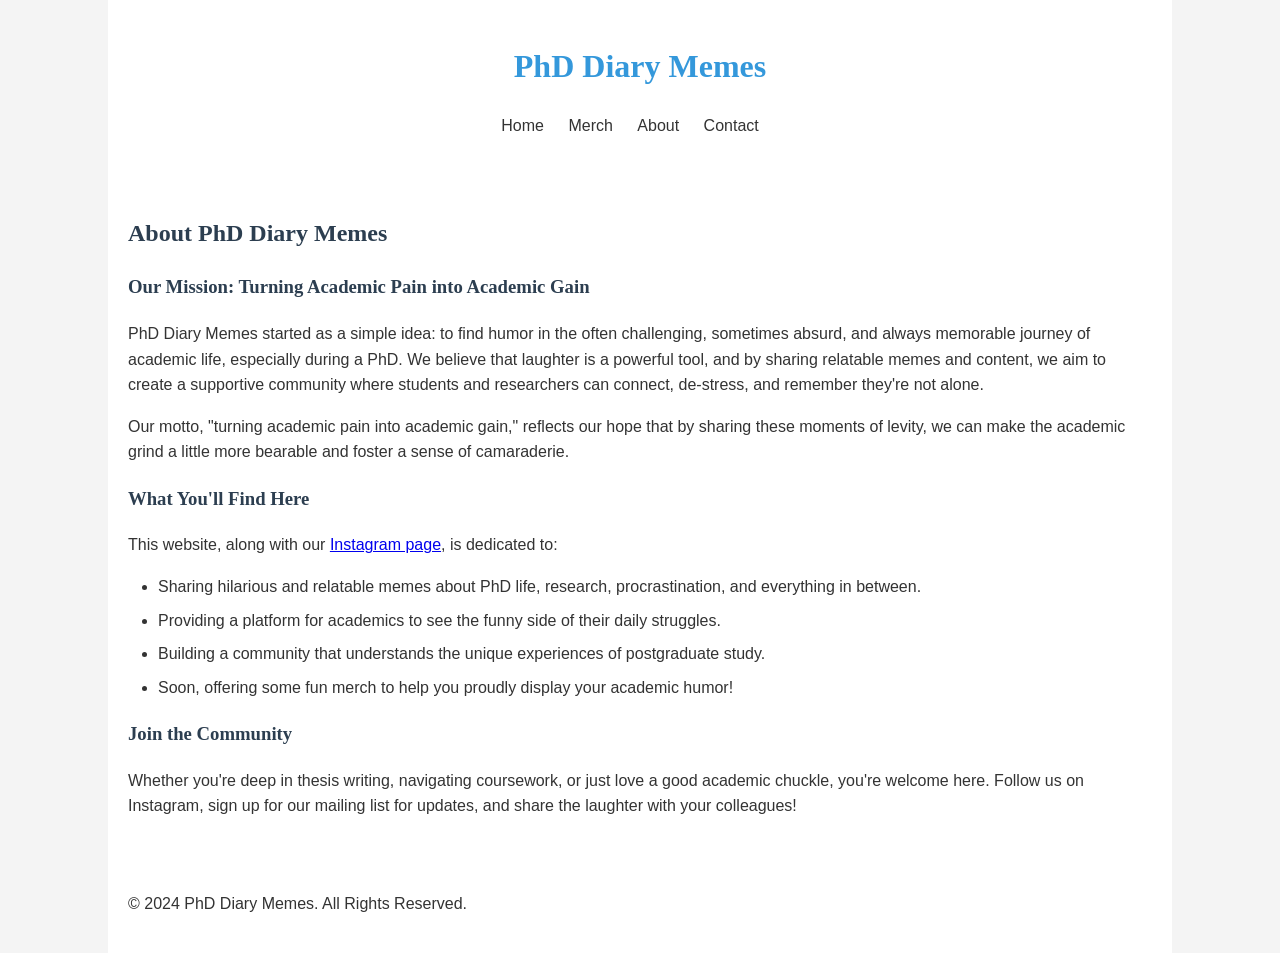
==== phd-diary-memes-website/about.html @ b67cc4f2 "feat: Initial build of PhD Diary Memes website This commit includes the complete initial structure a" ====
<!DOCTYPE html>
<html lang="en">
<head>
    <meta charset="UTF-8">
    <meta name="viewport" content="width=device-width, initial-scale=1.0">
    <title>PhD Diary Memes - About</title>
    <link rel="stylesheet" href="css/style.css">
</head>
<body>
    <header>
        <div class="container">
            <h1 class="logo">PhD Diary Memes</h1>
            <nav>
                <ul>
                    <li><a href="index.html">Home</a></li>
                    <li><a href="merch.html">Merch</a></li>
                    <li><a href="about.html">About</a></li>
                    <li><a href="contact.html">Contact</a></li>
                </ul>
            </nav>
        </div>
    </header>

    <main class="container">
        <h2>About PhD Diary Memes</h2>

        <section id="mission">
            <h3>Our Mission: Turning Academic Pain into Academic Gain</h3>
            <p>PhD Diary Memes started as a simple idea: to find humor in the often challenging, sometimes absurd, and always memorable journey of academic life, especially during a PhD. We believe that laughter is a powerful tool, and by sharing relatable memes and content, we aim to create a supportive community where students and researchers can connect, de-stress, and remember they're not alone.</p>
            <p>Our motto, "turning academic pain into academic gain," reflects our hope that by sharing these moments of levity, we can make the academic grind a little more bearable and foster a sense of camaraderie.</p>
        </section>

        <section id="what-we-do">
            <h3>What You'll Find Here</h3>
            <p>This website, along with our <a href="https_instagram_com_phddiarymemes" target="_blank">Instagram page</a>, is dedicated to:</p>
            <ul>
                <li>Sharing hilarious and relatable memes about PhD life, research, procrastination, and everything in between.</li>
                <li>Providing a platform for academics to see the funny side of their daily struggles.</li>
                <li>Building a community that understands the unique experiences of postgraduate study.</li>
                <li>Soon, offering some fun merch to help you proudly display your academic humor!</li>
            </ul>
        </section>

        <section id="join-us">
            <h3>Join the Community</h3>
            <p>Whether you're deep in thesis writing, navigating coursework, or just love a good academic chuckle, you're welcome here. Follow us on Instagram, sign up for our mailing list for updates, and share the laughter with your colleagues!</p>
        </section>
    </main>

    <footer>
        <div class="container">
            <p>&copy; 2024 PhD Diary Memes. All Rights Reserved.</p>
        </div>
    </footer>
</body>
</html>
---- phd-diary-memes-website/css/style.css ----
body {
    font-family: 'Arial', sans-serif;
    line-height: 1.6;
    margin: 0;
    padding: 0;
    background-color: #f4f4f4;
    color: #333;
}

.container {
    width: 80%;
    margin: auto;
    overflow: hidden;
    padding: 20px;
    background-color: #fff;
}

h1, h2, h3 {
    font-family: 'Georgia', serif;
    color: #2c3e50;
}

.logo {
    font-size: 2em;
    font-weight: bold;
    text-align: center;
    margin-bottom: 20px;
    color: #3498db;
}

nav ul {
    list-style-type: none;
    padding: 0;
    text-align: center;
}

nav ul li {
    display: inline;
    margin-right: 20px;
}

nav ul li a {
    text-decoration: none;
    color: #333;
}

/* Homepage Specific Styles */
#hero {
    text-align: center;
    padding: 20px 0;
    background-color: #eaf2f8; /* A light, welcoming blue */
    border-radius: 5px;
    margin-bottom: 20px;
}

#hero h2 {
    color: #2c3e50; /* Darker blue from existing heading style */
}

#featured-memes {
    text-align: center;
    padding: 20px 0;
    margin-bottom: 20px;
}

.meme-gallery {
    display: flex; /* Basic flexbox for horizontal layout */
    justify-content: space-around; /* Distribute items evenly */
    flex-wrap: wrap; /* Allow items to wrap on smaller screens */
}

.meme-item {
    margin: 10px;
    border: 1px solid #ddd;
    padding: 10px;
    width: calc(33.333% - 40px); /* Adjust for 3 items, considering margins/padding */
    box-sizing: border-box;
    background-color: #fff;
    border-radius: 5px;
}

.meme-item img {
    max-width: 100%;
    height: auto;
    border-radius: 5px;
    border: 1px solid #ccc; /* Add a light border to placeholder images */
    min-height: 150px; /* Ensure placeholder has some height */
    background-color: #eee; /* Background for placeholder */
}

.meme-item p {
    font-size: 0.9em;
    color: #555;
}

/* Basic styling for buttons */
.btn {
    display: inline-block;
    background-color: #3498db; /* Blue from logo */
    color: #ffffff;
    padding: 10px 15px;
    text-decoration: none;
    border-radius: 5px;
    border: none;
    cursor: pointer;
    font-weight: bold;
}

.btn:hover {
    background-color: #2980b9; /* Darker blue on hover */
}

#email-signup {
    text-align: center;
    padding: 20px;
    background-color: #f0f0f0; /* Slightly different background */
    border-radius: 5px;
}

#email-signup input[type="email"] {
    padding: 10px;
    margin-right: 10px;
    border: 1px solid #ccc;
    border-radius: 5px;
    width: 250px;
}

/* Merchandise Page Specific Styles */
#merch-items {
    display: flex;
    justify-content: space-around; /* Or space-between */
    flex-wrap: wrap;
    gap: 20px; /* Adds space between items */
    padding: 20px 0;
}

.merch-item {
    border: 1px solid #ddd;
    padding: 15px;
    width: calc(33.333% - 40px); /* Adjust for 3 items, considering margins/padding & gap */
    box-sizing: border-box;
    background-color: #fff;
    border-radius: 8px;
    text-align: center; /* Center content within the item card */
    box-shadow: 0 2px 4px rgba(0,0,0,0.1); /* Subtle shadow for card effect */
}

.merch-item img {
    max-width: 100%;
    height: auto;
    border-radius: 5px;
    border: 1px solid #ccc;
    margin-bottom: 10px;
    min-height: 200px; /* Ensure placeholder has some height */
    background-color: #eee; /* Background for placeholder */
}

.merch-item h3 {
    font-size: 1.2em;
    color: #333; /* Slightly darker than body text for emphasis */
    margin-bottom: 10px;
}

.merch-item p {
    font-size: 0.9em;
    color: #555;
    margin-bottom: 15px;
}

/* About Page List Styling (Optional) */
#what-we-do ul {
    list-style-type: disc; /* Or square */
    margin-left: 20px;
    padding-left: 10px;
}

#what-we-do ul li {
    margin-bottom: 8px;
}

/* Responsive Design Adjustments */

/* Tablet View (e.g., screens up to 768px wide) */
@media (max-width: 768px) {
    .container {
        width: 90%; /* Slightly wider container for tablets */
        padding: 15px;
    }

    .meme-gallery,
    #merch-items {
        flex-direction: column; /* Stack items vertically */
        align-items: center; /* Center items when stacked */
    }

    .meme-item,
    .merch-item {
        width: 80%; /* Allow items to take more width when stacked */
        margin-bottom: 20px; /* Add space between stacked items */
    }

    nav ul li {
        display: block; /* Stack navigation links */
        margin-right: 0;
        margin-bottom: 10px;
        text-align: center;
    }

    #email-signup input[type="email"] {
        width: 70%; /* Adjust email input width */
        margin-bottom:10px; /* Add space below email input before button */
    }
    #email-signup button[type="submit"]{
        width: auto; /* Allow button to size to content or set specific width */
    }
}

/* Mobile View (e.g., screens up to 480px wide) */
@media (max-width: 480px) {
    .container {
        width: 95%; /* Even wider container for mobile */
        padding: 10px;
    }

    .logo {
        font-size: 1.5em; /* Smaller logo text for mobile */
    }
    
    h1 { font-size: 1.8em; } /* Slightly smaller main page titles if any are h1 */
    h2 { font-size: 1.5em; }
    h3 { font-size: 1.2em; }


    .meme-item,
    .merch-item {
        width: 90%; /* Items take even more width */
    }

    #email-signup input[type="email"] {
        width: 90%;
    }
}
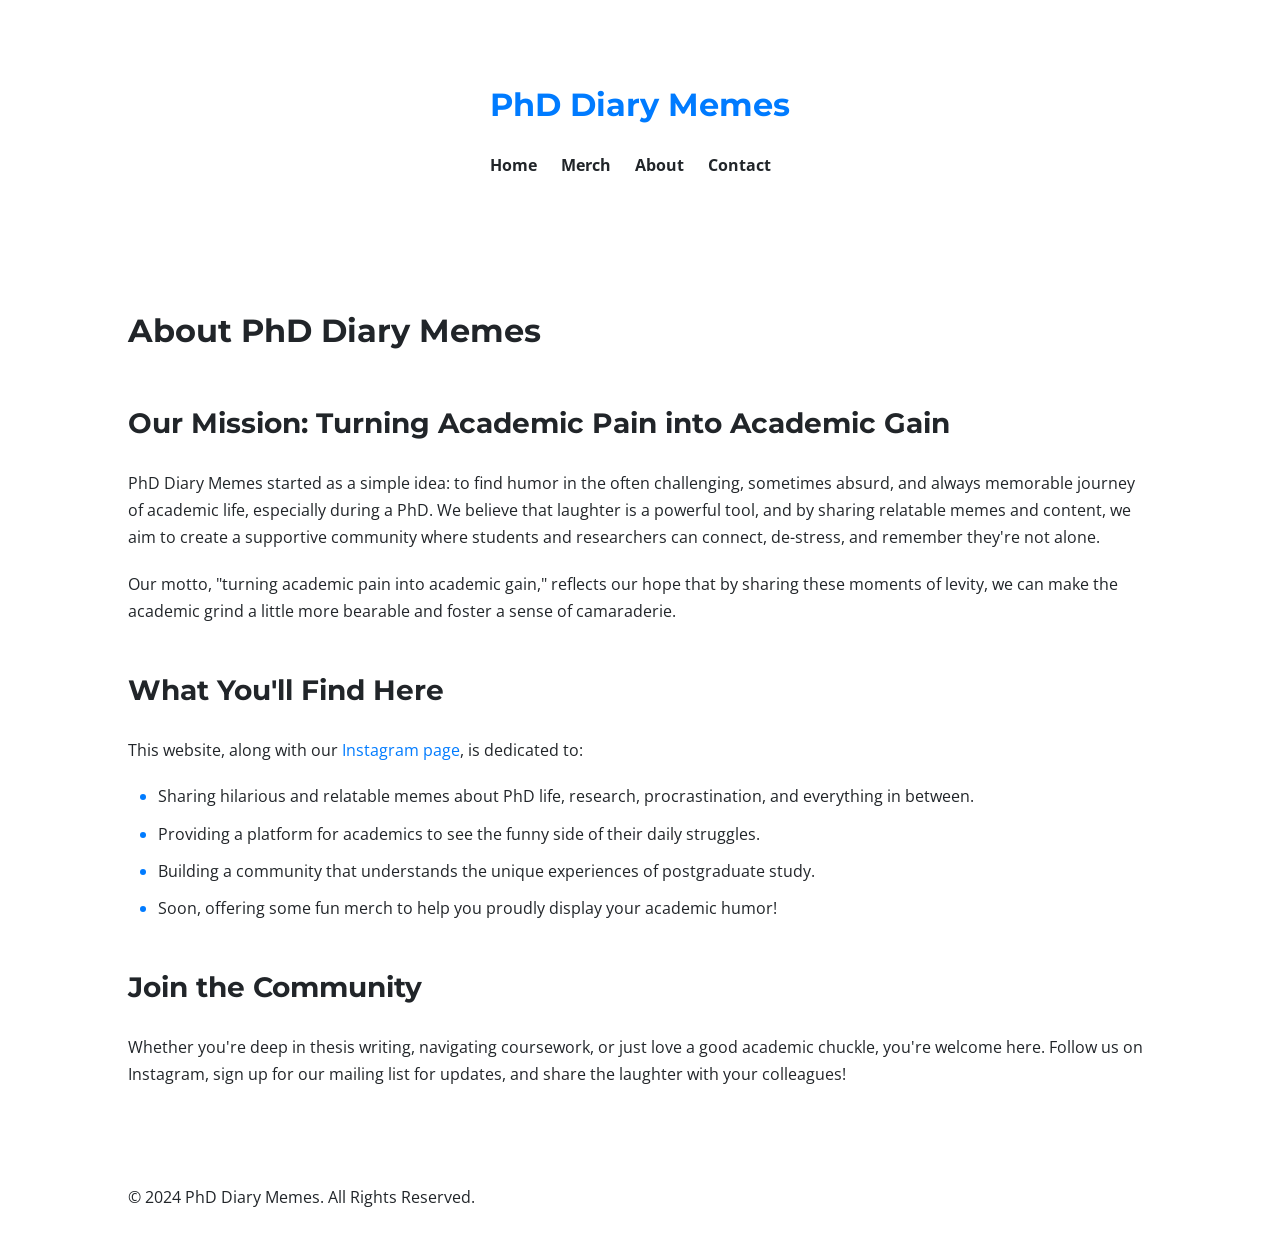
==== commit 6e26b968: "feat: Apply modern visual enhancements and animations This commit implements a significant visual ov" ====
--- a/phd-diary-memes-website/about.html
+++ b/phd-diary-memes-website/about.html
@@ -4,6 +4,9 @@
     <meta charset="UTF-8">
     <meta name="viewport" content="width=device-width, initial-scale=1.0">
     <title>PhD Diary Memes - About</title>
+    <link rel="preconnect" href="https://fonts.googleapis.com">
+    <link rel="preconnect" href="https://fonts.gstatic.com" crossorigin>
+    <link href="https://fonts.googleapis.com/css2?family=Montserrat:wght@400;700&family=Open+Sans:wght@400;700&display=swap" rel="stylesheet">
     <link rel="stylesheet" href="css/style.css">
 </head>
 <body>
@@ -24,13 +27,13 @@
     <main class="container">
         <h2>About PhD Diary Memes</h2>
 
-        <section id="mission">
+        <section id="mission" class="animated-section">
             <h3>Our Mission: Turning Academic Pain into Academic Gain</h3>
             <p>PhD Diary Memes started as a simple idea: to find humor in the often challenging, sometimes absurd, and always memorable journey of academic life, especially during a PhD. We believe that laughter is a powerful tool, and by sharing relatable memes and content, we aim to create a supportive community where students and researchers can connect, de-stress, and remember they're not alone.</p>
             <p>Our motto, "turning academic pain into academic gain," reflects our hope that by sharing these moments of levity, we can make the academic grind a little more bearable and foster a sense of camaraderie.</p>
         </section>
 
-        <section id="what-we-do">
+        <section id="what-we-do" class="animated-section">
             <h3>What You'll Find Here</h3>
             <p>This website, along with our <a href="https_instagram_com_phddiarymemes" target="_blank">Instagram page</a>, is dedicated to:</p>
             <ul>
@@ -41,7 +44,7 @@
             </ul>
         </section>
 
-        <section id="join-us">
+        <section id="join-us" class="animated-section">
             <h3>Join the Community</h3>
             <p>Whether you're deep in thesis writing, navigating coursework, or just love a good academic chuckle, you're welcome here. Follow us on Instagram, sign up for our mailing list for updates, and share the laughter with your colleagues!</p>
         </section>
@@ -52,5 +55,6 @@
             <p>&copy; 2024 PhD Diary Memes. All Rights Reserved.</p>
         </div>
     </footer>
+    <script src="js/main.js" defer></script>
 </body>
 </html>
--- a/phd-diary-memes-website/css/style.css
+++ b/phd-diary-memes-website/css/style.css
@@ -1,31 +1,70 @@
+:root {
+    --primary-bg: #FFFFFF;
+    --content-bg: #F8F9FA;
+    --primary-text: #212529;
+    --secondary-text: #6C757D;
+    --primary-accent: #007BFF;
+    --secondary-accent: #0056b3;
+    --light-grey-border: #DEE2E6; /* For subtle borders/dividers */
+    --font-heading: 'Montserrat', sans-serif;
+    --font-body: 'Open Sans', sans-serif;
+}
+
 body {
-    font-family: 'Arial', sans-serif;
-    line-height: 1.6;
+    font-family: var(--font-body);
+    line-height: 1.7; /* Increased for better readability */
     margin: 0;
     padding: 0;
-    background-color: #f4f4f4;
-    color: #333;
+    background-color: var(--primary-bg);
+    color: var(--primary-text);
+    font-size: 16px; /* Base font size */
 }
 
 .container {
     width: 80%;
-    margin: auto;
-    overflow: hidden;
-    padding: 20px;
-    background-color: #fff;
-}
-
-h1, h2, h3 {
-    font-family: 'Georgia', serif;
-    color: #2c3e50;
+    max-width: 1100px; /* Add a max-width for very large screens */
+    margin: 0 auto; /* Keep auto for horizontal centering */
+    padding: 30px 20px; /* Adjust padding */
+    background-color: var(--primary-bg); /* Assuming content backgrounds are handled by sections or cards */
+}
+
+h1, h2, h3, h4, h5, h6 {
+    font-family: var(--font-heading);
+    font-weight: 700; /* Bold for headings */
+    color: var(--primary-text); /* Or a slightly darker shade if preferred */
+    margin-top: 1.5em; /* Adjust spacing */
+    margin-bottom: 0.8em;
+}
+h1 { font-size: 2.5em; } /* Example sizes, can be fine-tuned */
+h2 { font-size: 2em; }
+h3 { font-size: 1.75em; }
+
+p {
+    margin-bottom: 1.2em;
+    color: var(--secondary-text); /* Use secondary text for paragraphs by default for softer look */
+}
+/* Make paragraphs inside specific content sections (like hero or product descriptions) primary text if needed */
+section p, .container p { /* This makes most content text primary */
+   color: var(--primary-text);
+}
+
+a {
+    color: var(--primary-accent);
+    text-decoration: none; /* Remove underline by default */
+    transition: color 0.2s ease-in-out;
+}
+
+a:hover, a:focus {
+    color: var(--secondary-accent);
+    text-decoration: underline; /* Add underline on hover/focus */
 }
 
 .logo {
-    font-size: 2em;
+    font-size: 2em; /* Will be adjusted in media queries */
     font-weight: bold;
     text-align: center;
     margin-bottom: 20px;
-    color: #3498db;
+    color: var(--primary-accent); /* Use new accent color */
 }
 
 nav ul {
@@ -41,26 +80,30 @@
 
 nav ul li a {
     text-decoration: none;
-    color: #333;
-}
+    color: var(--primary-text); /* Use primary text color for nav links */
+    font-weight: 700; /* Make nav links bold */
+}
+nav ul li a:hover, nav ul li a:focus {
+    color: var(--primary-accent); /* Use accent color for hover */
+    text-decoration: none; /* No underline for nav links */
+}
+
 
 /* Homepage Specific Styles */
 #hero {
     text-align: center;
-    padding: 20px 0;
-    background-color: #eaf2f8; /* A light, welcoming blue */
+    padding: 50px 20px; /* Further adjusted padding */
+    background-color: var(--content-bg); /* Use content background */
     border-radius: 5px;
-    margin-bottom: 20px;
-}
-
-#hero h2 {
-    color: #2c3e50; /* Darker blue from existing heading style */
-}
+    margin-bottom: 30px; /* Adjusted margin */
+}
+
+/* h2 and p in hero will inherit global styles for font and color, no specific override needed unless design differs */
 
 #featured-memes {
     text-align: center;
-    padding: 20px 0;
-    margin-bottom: 20px;
+    padding: 40px 0; /* Adjusted padding */
+    margin-bottom: 30px; /* Adjusted margin */
 }
 
 .meme-gallery {
@@ -71,59 +114,90 @@
 
 .meme-item {
     margin: 10px;
-    border: 1px solid #ddd;
-    padding: 10px;
-    width: calc(33.333% - 40px); /* Adjust for 3 items, considering margins/padding */
+    border: 1px solid var(--light-grey-border); /* Use new border color */
+    padding: 20px; /* Updated padding */
+    width: calc(33.333% - 40px); /* Adjust for 3 items, considering margins/padding if no gap */
     box-sizing: border-box;
-    background-color: #fff;
-    border-radius: 5px;
+    background-color: var(--primary-bg); /* Use primary background */
+    border-radius: 5px; /* Consistent radius */
+    box-shadow: 0 4px 12px rgba(0,0,0,0.08); /* New box shadow */
+    transition: transform 0.3s ease-in-out, box-shadow 0.3s ease-in-out; /* New transition */
+}
+
+.meme-item:hover {
+    transform: translateY(-5px); /* New hover effect */
+    box-shadow: 0 6px 16px rgba(0,0,0,0.12); /* Enhanced shadow on hover */
 }
 
 .meme-item img {
     max-width: 100%;
     height: auto;
-    border-radius: 5px;
-    border: 1px solid #ccc; /* Add a light border to placeholder images */
+    border-radius: 5px; /* Consistent radius */
+    border: 1px solid var(--light-grey-border); /* Use new border color */
     min-height: 150px; /* Ensure placeholder has some height */
-    background-color: #eee; /* Background for placeholder */
+    background-color: var(--content-bg); /* Use content background for placeholder bg */
 }
 
 .meme-item p {
     font-size: 0.9em;
-    color: #555;
-}
-
-/* Basic styling for buttons */
+    color: var(--secondary-text); /* Use secondary text */
+    font-family: var(--font-body); /* Explicitly ensure body font */
+}
+
+/* .btn styling is global, no need to repeat here */
 .btn {
     display: inline-block;
-    background-color: #3498db; /* Blue from logo */
+    background-color: var(--primary-accent);
     color: #ffffff;
-    padding: 10px 15px;
+    padding: 12px 25px; /* Adjusted padding */
     text-decoration: none;
+    border-radius: 5px; /* Softer radius */
+    font-weight: bold;
+    font-family: var(--font-heading); /* Use heading font for buttons */
+    border: none; /* Remove default border */
+    cursor: pointer;
+    transition: background-color 0.3s ease, transform 0.2s ease; /* Smooth transitions */
+}
+
+.btn:hover, .btn:focus {
+    background-color: var(--secondary-accent);
+    color: #ffffff; /* Ensure text color remains white on hover */
+    text-decoration: none; /* Ensure no underline on button hover */
+    transform: translateY(-2px); /* Slight lift effect */
+}
+.btn:active {
+     transform: translateY(0); /* Reset lift on click */
+}
+
+#email-signup {
+    text-align: center;
+    padding: 40px 20px; /* Adjusted padding */
+    background-color: var(--content-bg); /* Use content background */
     border-radius: 5px;
-    border: none;
-    cursor: pointer;
-    font-weight: bold;
-}
-
-.btn:hover {
-    background-color: #2980b9; /* Darker blue on hover */
-}
-
-#email-signup {
-    text-align: center;
-    padding: 20px;
-    background-color: #f0f0f0; /* Slightly different background */
-    border-radius: 5px;
+    margin-top: 30px; /* Added margin for separation */
+}
+#email-signup h3 { /* Ensure heading font is applied if not already */
+    font-family: var(--font-heading);
+}
+#email-signup p { /* Ensure body font is applied if not already */
+    font-family: var(--font-body);
+    color: var(--primary-text); /* Or secondary if preferred for this specific p */
 }
 
 #email-signup input[type="email"] {
-    padding: 10px;
+    padding: 12px 15px; /* Adjusted padding */
     margin-right: 10px;
-    border: 1px solid #ccc;
-    border-radius: 5px;
-    width: 250px;
-}
+    border: 1px solid var(--light-grey-border); /* Use new border color */
+    border-radius: 5px; /* Consistent radius */
+    width: 250px; /* Keep or adjust based on design */
+    font-family: var(--font-body); /* Ensure body font */
+    font-size: 1em; /* Consistent font size */
+}
+
+form#signup-form { /* Add spacing for the form itself */
+    margin-top: 20px;
+}
+
 
 /* Merchandise Page Specific Styles */
 #merch-items {
@@ -131,39 +205,47 @@
     justify-content: space-around; /* Or space-between */
     flex-wrap: wrap;
     gap: 20px; /* Adds space between items */
-    padding: 20px 0;
+    padding: 40px 0; /* Adjusted padding */
 }
 
 .merch-item {
-    border: 1px solid #ddd;
-    padding: 15px;
-    width: calc(33.333% - 40px); /* Adjust for 3 items, considering margins/padding & gap */
+    border: 1px solid var(--light-grey-border);
+    padding: 20px; /* Updated padding */
+    width: calc(33.333% - 40px); /* Adjust for 3 items, considering margins/padding & gap if not using flex gap directly on parent for this calc */
     box-sizing: border-box;
-    background-color: #fff;
-    border-radius: 8px;
-    text-align: center; /* Center content within the item card */
-    box-shadow: 0 2px 4px rgba(0,0,0,0.1); /* Subtle shadow for card effect */
+    background-color: var(--content-bg); /* Changed background to content-bg */
+    border-radius: 5px; /* Consistent radius */
+    text-align: center; 
+    box-shadow: 0 4px 12px rgba(0,0,0,0.08); /* New box shadow */
+    transition: transform 0.3s ease-in-out, box-shadow 0.3s ease-in-out; /* New transition */
+}
+
+.merch-item:hover {
+    transform: translateY(-5px); /* New hover effect */
+    box-shadow: 0 6px 16px rgba(0,0,0,0.12); /* Enhanced shadow on hover */
 }
 
 .merch-item img {
     max-width: 100%;
     height: auto;
-    border-radius: 5px;
-    border: 1px solid #ccc;
+    border-radius: 5px; /* Consistent radius */
+    border: 1px solid var(--light-grey-border); 
     margin-bottom: 10px;
-    min-height: 200px; /* Ensure placeholder has some height */
-    background-color: #eee; /* Background for placeholder */
+    min-height: 200px; 
+    background-color: #eee; /* Fallback or specific placeholder bg */
 }
 
 .merch-item h3 {
-    font-size: 1.2em;
-    color: #333; /* Slightly darker than body text for emphasis */
-    margin-bottom: 10px;
+    font-family: var(--font-heading); /* Ensure heading font */
+    font-size: 1.4em; /* Adjusted font size */
+    color: var(--primary-text); 
+    margin-bottom: 10px; 
 }
 
 .merch-item p {
+    font-family: var(--font-body); /* Ensure body font */
     font-size: 0.9em;
-    color: #555;
+    color: var(--secondary-text); 
     margin-bottom: 15px;
 }
 
@@ -176,7 +258,47 @@
 
 #what-we-do ul li {
     margin-bottom: 8px;
-}
+    color: var(--primary-text); /* Ensure list items use primary text color */
+}
+#what-we-do ul li::marker {
+    color: var(--primary-accent); /* Style list markers */
+}
+
+#what-we-do ul li { /* Increased margin for list items */
+    margin-bottom: 10px;
+}
+
+
+/* About & Contact Page Section Styling */
+/* Apply to all sections within main on about.html and contact.html */
+.container > main section { /* More specific selector if main is not a direct child */
+    margin-bottom: 30px; /* Add bottom margin for separation */
+    padding-bottom: 10px; /* Optional padding if a border is added */
+    /* border-bottom: 1px solid var(--light-grey-border); */ /* Example border, use if desired */
+}
+
+/* To prevent border on the last section if that approach is used: */
+.container > main section:last-child {
+    margin-bottom: 0;
+    padding-bottom: 0;
+    /* border-bottom: none; */
+}
+
+html {
+    scroll-behavior: smooth;
+}
+
+.animated-section {
+    opacity: 0;
+    transform: translateY(30px); /* Start slightly lower */
+    transition: opacity 0.7s ease-out, transform 0.7s ease-out;
+}
+
+.animated-section.is-visible {
+    opacity: 1;
+    transform: translateY(0);
+}
+
 
 /* Responsive Design Adjustments */
 
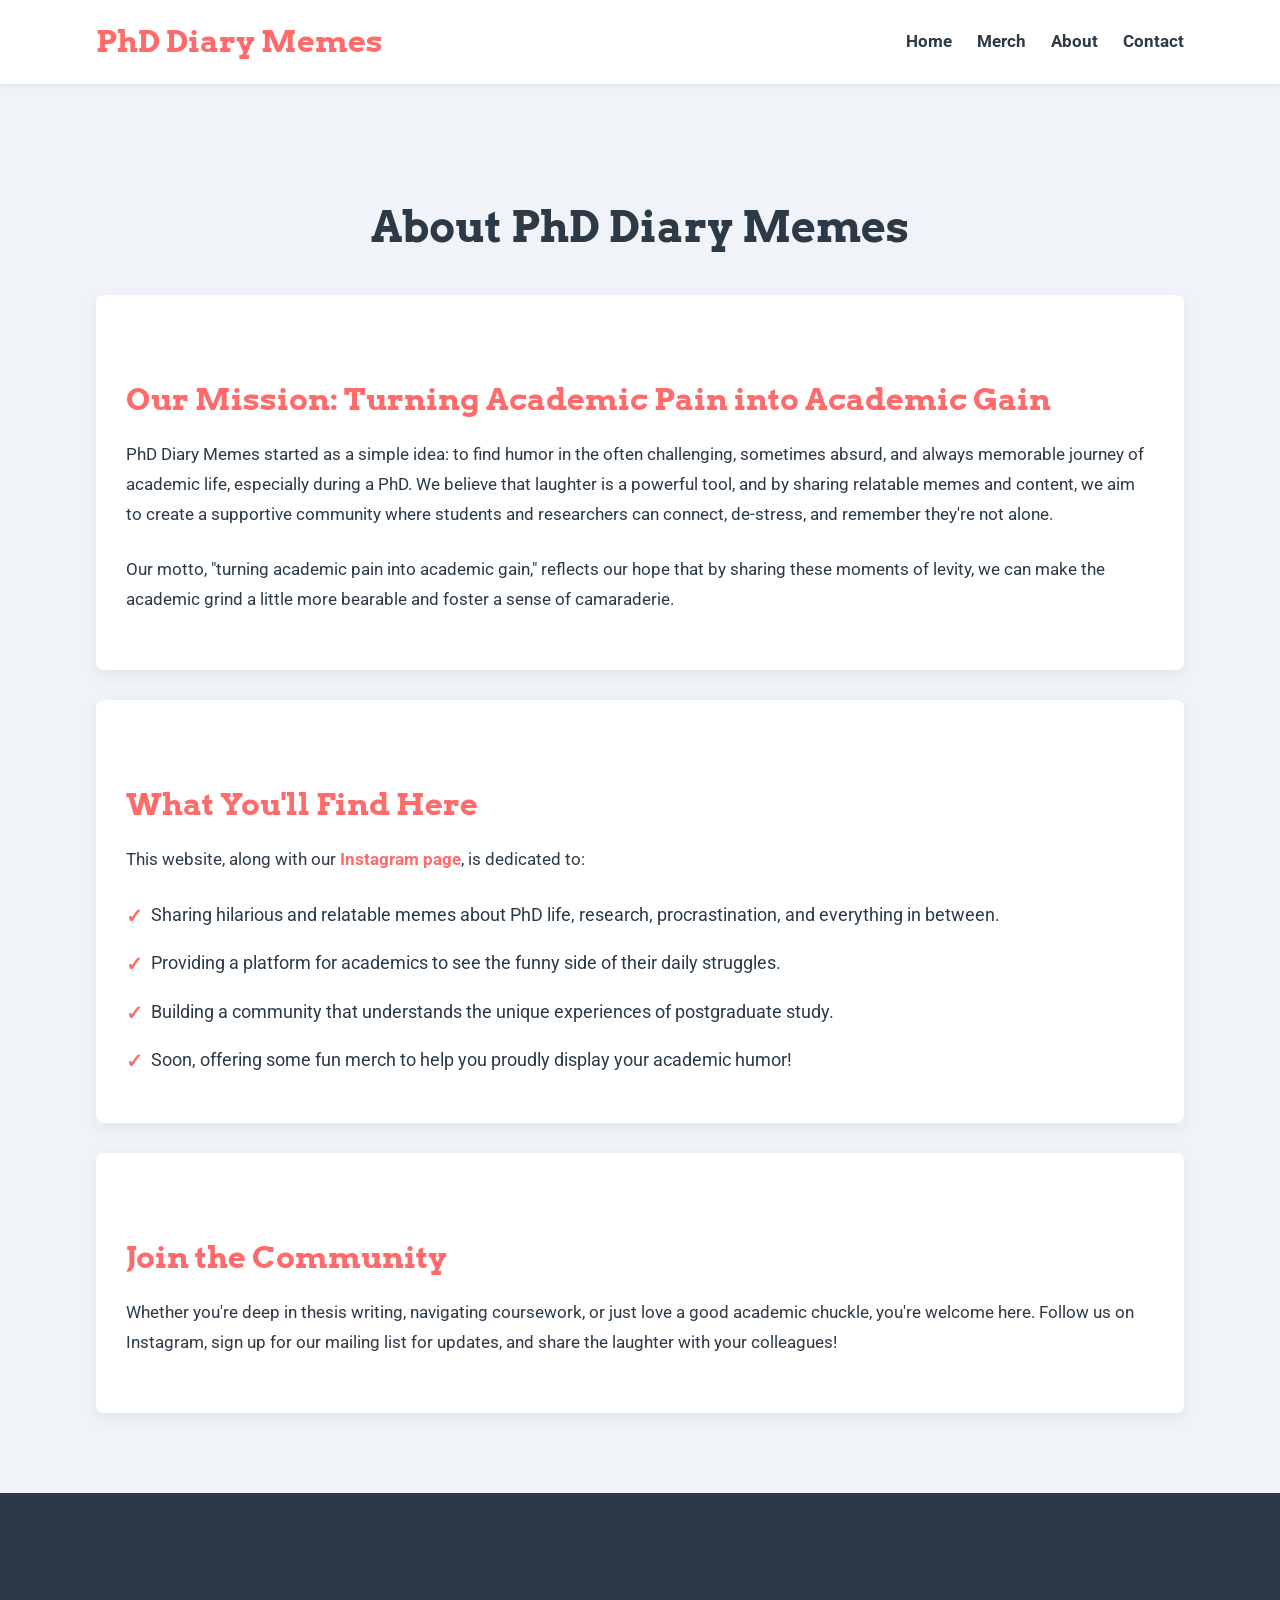
==== commit 464c83e2: "feat: Implement "Artistic Flair" visual theme and enhancements This commit introduces a comprehensiv" ====
--- a/phd-diary-memes-website/about.html
+++ b/phd-diary-memes-website/about.html
@@ -4,15 +4,18 @@
     <meta charset="UTF-8">
     <meta name="viewport" content="width=device-width, initial-scale=1.0">
     <title>PhD Diary Memes - About</title>
+    <link rel="icon" href="favicon.ico" sizes="any">
+    <link rel="icon" href="favicon.svg" type="image/svg+xml">
+    <link rel="apple-touch-icon" href="apple-touch-icon.png">
     <link rel="preconnect" href="https://fonts.googleapis.com">
     <link rel="preconnect" href="https://fonts.gstatic.com" crossorigin>
-    <link href="https://fonts.googleapis.com/css2?family=Montserrat:wght@400;700&family=Open+Sans:wght@400;700&display=swap" rel="stylesheet">
+    <link href="https://fonts.googleapis.com/css2?family=Arvo:wght@700&family=Roboto:wght@400;700&display=swap" rel="stylesheet">
     <link rel="stylesheet" href="css/style.css">
 </head>
 <body>
     <header>
         <div class="container">
-            <h1 class="logo">PhD Diary Memes</h1>
+            <a href="index.html" class="logo">PhD Diary Memes</a>
             <nav>
                 <ul>
                     <li><a href="index.html">Home</a></li>
@@ -27,13 +30,13 @@
     <main class="container">
         <h2>About PhD Diary Memes</h2>
 
-        <section id="mission" class="animated-section">
+        <section id="mission" class="about-content animated-section">
             <h3>Our Mission: Turning Academic Pain into Academic Gain</h3>
             <p>PhD Diary Memes started as a simple idea: to find humor in the often challenging, sometimes absurd, and always memorable journey of academic life, especially during a PhD. We believe that laughter is a powerful tool, and by sharing relatable memes and content, we aim to create a supportive community where students and researchers can connect, de-stress, and remember they're not alone.</p>
             <p>Our motto, "turning academic pain into academic gain," reflects our hope that by sharing these moments of levity, we can make the academic grind a little more bearable and foster a sense of camaraderie.</p>
         </section>
 
-        <section id="what-we-do" class="animated-section">
+        <section id="what-we-do" class="about-content animated-section">
             <h3>What You'll Find Here</h3>
             <p>This website, along with our <a href="https_instagram_com_phddiarymemes" target="_blank">Instagram page</a>, is dedicated to:</p>
             <ul>
@@ -44,7 +47,7 @@
             </ul>
         </section>
 
-        <section id="join-us" class="animated-section">
+        <section id="join-us" class="about-content animated-section">
             <h3>Join the Community</h3>
             <p>Whether you're deep in thesis writing, navigating coursework, or just love a good academic chuckle, you're welcome here. Follow us on Instagram, sign up for our mailing list for updates, and share the laughter with your colleagues!</p>
         </section>
--- a/phd-diary-memes-website/css/style.css
+++ b/phd-diary-memes-website/css/style.css
@@ -1,364 +1,556 @@
 :root {
-    --primary-bg: #FFFFFF;
-    --content-bg: #F8F9FA;
-    --primary-text: #212529;
-    --secondary-text: #6C757D;
-    --primary-accent: #007BFF;
-    --secondary-accent: #0056b3;
-    --light-grey-border: #DEE2E6; /* For subtle borders/dividers */
-    --font-heading: 'Montserrat', sans-serif;
-    --font-body: 'Open Sans', sans-serif;
+    --phd-bg-primary: #F0F4F8;
+    --phd-bg-content: #FFFFFF;
+    --phd-text-primary: #2C3A47;
+    --phd-text-secondary: #57606F;
+    --phd-accent-primary: #FF6B6B;
+    --phd-accent-secondary: #FF8E8E;
+    --phd-highlight-bg: #FFF5E1;
+    --phd-border-color: #CED6E0;
+
+    --phd-font-heading: 'Arvo', serif;
+    --phd-font-body: 'Roboto', sans-serif;
 }
 
 body {
-    font-family: var(--font-body);
-    line-height: 1.7; /* Increased for better readability */
+    font-family: var(--phd-font-body);
+    font-weight: 400;
+    line-height: 1.75;
     margin: 0;
     padding: 0;
-    background-color: var(--primary-bg);
-    color: var(--primary-text);
-    font-size: 16px; /* Base font size */
+    background-color: var(--phd-bg-primary);
+    color: var(--phd-text-primary);
+    font-size: 17px;
 }
 
 .container {
-    width: 80%;
-    max-width: 1100px; /* Add a max-width for very large screens */
-    margin: 0 auto; /* Keep auto for horizontal centering */
-    padding: 30px 20px; /* Adjust padding */
-    background-color: var(--primary-bg); /* Assuming content backgrounds are handled by sections or cards */
-}
-
-h1, h2, h3, h4, h5, h6 {
-    font-family: var(--font-heading);
-    font-weight: 700; /* Bold for headings */
-    color: var(--primary-text); /* Or a slightly darker shade if preferred */
-    margin-top: 1.5em; /* Adjust spacing */
-    margin-bottom: 0.8em;
-}
-h1 { font-size: 2.5em; } /* Example sizes, can be fine-tuned */
-h2 { font-size: 2em; }
-h3 { font-size: 1.75em; }
-
-p {
-    margin-bottom: 1.2em;
-    color: var(--secondary-text); /* Use secondary text for paragraphs by default for softer look */
-}
-/* Make paragraphs inside specific content sections (like hero or product descriptions) primary text if needed */
-section p, .container p { /* This makes most content text primary */
-   color: var(--primary-text);
-}
-
-a {
-    color: var(--primary-accent);
-    text-decoration: none; /* Remove underline by default */
-    transition: color 0.2s ease-in-out;
-}
-
-a:hover, a:focus {
-    color: var(--secondary-accent);
-    text-decoration: underline; /* Add underline on hover/focus */
+    width: 85%;
+    max-width: 1140px;
+    margin: 0 auto;
+    padding: 40px 20px;
+}
+
+/* HEADER STYLES */
+header {
+    background-color: var(--phd-bg-content);
+    padding: 15px 0;
+    box-shadow: 0 2px 5px rgba(44, 58, 71, 0.08);
+    position: sticky;
+    top: 0;
+    z-index: 1000;
+    width: 100%;
+}
+
+header .container {
+    padding-top: 0;
+    padding-bottom: 0;
+    display: flex;
+    justify-content: space-between;
+    align-items: center;
 }
 
 .logo {
-    font-size: 2em; /* Will be adjusted in media queries */
-    font-weight: bold;
-    text-align: center;
-    margin-bottom: 20px;
-    color: var(--primary-accent); /* Use new accent color */
+    font-family: var(--phd-font-heading);
+    font-size: 1.8em;
+    color: var(--phd-accent-primary);
+    margin: 0;
+    text-decoration: none;
 }
 
 nav ul {
     list-style-type: none;
+    margin: 0;
     padding: 0;
-    text-align: center;
-}
-
+    display: flex;
+    align-items: center;
+}
 nav ul li {
-    display: inline;
-    margin-right: 20px;
+    margin-left: 25px;
 }
 
 nav ul li a {
+    font-family: var(--phd-font-body);
+    font-weight: 700;
+    color: var(--phd-text-primary);
     text-decoration: none;
-    color: var(--primary-text); /* Use primary text color for nav links */
-    font-weight: 700; /* Make nav links bold */
-}
-nav ul li a:hover, nav ul li a:focus {
-    color: var(--primary-accent); /* Use accent color for hover */
-    text-decoration: none; /* No underline for nav links */
-}
-
-
-/* Homepage Specific Styles */
+    padding-bottom: 8px;
+    border-bottom: 2px solid transparent;
+    transition: color 0.2s ease, border-bottom-color 0.2s ease;
+}
+nav ul li a:hover,
+nav ul li a:focus,
+nav ul li a.active {
+    color: var(--phd-accent-primary);
+    border-bottom-color: var(--phd-accent-primary);
+}
+
+/* GENERAL TYPOGRAPHY & ELEMENT STYLES */
+h1, h2, h3, h4, h5, h6 {
+    font-family: var(--phd-font-heading);
+    font-weight: 700;
+    color: var(--phd-text-primary);
+    line-height: 1.3;
+    margin-top: 1.8em;
+    margin-bottom: 1em;
+}
+h1 { font-size: 2.8em; }
+h2 { font-size: 2.2em; } /* Default h2 size */
+h3 { font-size: 1.8em; } /* Default h3 size */
+
+p {
+    margin-bottom: 1.5em;
+    color: var(--phd-text-secondary);
+}
+
+section p, .container p, .container li {
+    color: var(--phd-text-primary);
+}
+
+a {
+    color: var(--phd-accent-primary);
+    text-decoration: none;
+    font-weight: bold;
+    transition: color 0.2s ease-in-out, background-color 0.2s ease-in-out;
+}
+
+a:hover, a:focus {
+    color: var(--phd-accent-secondary);
+    text-decoration: underline;
+}
+
+.btn {
+    display: inline-block;
+    background-color: var(--phd-accent-primary);
+    color: #ffffff;
+    padding: 12px 28px;
+    text-decoration: none;
+    border-radius: 6px;
+    font-family: var(--phd-font-heading);
+    font-weight: 700;
+    border: none;
+    cursor: pointer;
+    transition: background-color 0.3s ease, transform 0.2s ease, box-shadow 0.3s ease;
+    box-shadow: 0 2px 4px rgba(0,0,0,0.1);
+}
+
+.btn:hover, .btn:focus {
+    background-color: var(--phd-accent-secondary);
+    color: #ffffff;
+    text-decoration: none;
+    transform: translateY(-3px);
+    box-shadow: 0 4px 8px rgba(0,0,0,0.15);
+}
+.btn:active {
+    transform: translateY(-1px);
+    box-shadow: 0 2px 4px rgba(0,0,0,0.1);
+}
+
+/* SECTION STYLING (HOMEPAGE, MERCH INTRO, ABOUT/CONTACT SECTIONS) */
 #hero {
-    text-align: center;
-    padding: 50px 20px; /* Further adjusted padding */
-    background-color: var(--content-bg); /* Use content background */
-    border-radius: 5px;
-    margin-bottom: 30px; /* Adjusted margin */
-}
-
-/* h2 and p in hero will inherit global styles for font and color, no specific override needed unless design differs */
+    background-color: var(--phd-highlight-bg);
+    padding: 80px 20px;
+    text-align: center;
+    border-bottom: 1px solid var(--phd-border-color);
+    margin-bottom: 40px;
+    border-radius: 0; /* Full width band, no radius */
+}
+#hero h2 {
+    font-size: 3em;
+    color: var(--phd-text-primary);
+    margin-bottom: 0.7em;
+}
+#hero p {
+    font-size: 1.15em;
+    color: var(--phd-text-secondary);
+    max-width: 700px;
+    margin-left: auto;
+    margin-right: auto;
+    margin-bottom: 0;
+}
+.hero-highlight {
+    color: var(--phd-accent-primary);
+}
 
 #featured-memes {
-    text-align: center;
-    padding: 40px 0; /* Adjusted padding */
-    margin-bottom: 30px; /* Adjusted margin */
+    background-color: var(--phd-bg-content);
+    padding: 60px 20px;
+    margin-bottom: 40px;
+    text-align: center;
+    border-radius: 8px; /* Rounded corners for this content block */
+    box-shadow: 0 5px 15px rgba(44, 58, 71, 0.07);
+}
+#featured-memes h3 {
+    font-size: 2.2em;
+    color: var(--phd-text-primary);
+    text-align: center;
+    margin-bottom: 40px;
 }
 
 .meme-gallery {
-    display: flex; /* Basic flexbox for horizontal layout */
-    justify-content: space-around; /* Distribute items evenly */
-    flex-wrap: wrap; /* Allow items to wrap on smaller screens */
-}
-
+    display: flex;
+    justify-content: space-around;
+    flex-wrap: wrap;
+    gap: 20px;
+}
 .meme-item {
-    margin: 10px;
-    border: 1px solid var(--light-grey-border); /* Use new border color */
-    padding: 20px; /* Updated padding */
-    width: calc(33.333% - 40px); /* Adjust for 3 items, considering margins/padding if no gap */
+    background-color: var(--phd-bg-content);
+    border: 1px solid var(--phd-border-color);
+    border-radius: 6px;
+    padding: 20px;
+    box-shadow: 0 5px 15px rgba(44, 58, 71, 0.08);
+    transition: transform 0.3s ease, box-shadow 0.3s ease, border-color 0.3s ease;
+    width: calc((100% - 2 * 20px) / 3); /* 3 columns with 20px gap */
     box-sizing: border-box;
-    background-color: var(--primary-bg); /* Use primary background */
-    border-radius: 5px; /* Consistent radius */
-    box-shadow: 0 4px 12px rgba(0,0,0,0.08); /* New box shadow */
-    transition: transform 0.3s ease-in-out, box-shadow 0.3s ease-in-out; /* New transition */
-}
-
+}
 .meme-item:hover {
-    transform: translateY(-5px); /* New hover effect */
-    box-shadow: 0 6px 16px rgba(0,0,0,0.12); /* Enhanced shadow on hover */
-}
-
+    transform: translateY(-6px);
+    box-shadow: 0 8px 20px rgba(44, 58, 71, 0.12);
+    border-color: var(--phd-accent-primary);
+}
 .meme-item img {
     max-width: 100%;
     height: auto;
-    border-radius: 5px; /* Consistent radius */
-    border: 1px solid var(--light-grey-border); /* Use new border color */
-    min-height: 150px; /* Ensure placeholder has some height */
-    background-color: var(--content-bg); /* Use content background for placeholder bg */
-}
-
+    border-radius: 6px;
+    border: 1px solid var(--phd-border-color);
+    min-height: 150px;
+    background-color: var(--phd-bg-primary);
+}
 .meme-item p {
+    font-family: var(--phd-font-body);
+    color: var(--phd-text-secondary);
     font-size: 0.9em;
-    color: var(--secondary-text); /* Use secondary text */
-    font-family: var(--font-body); /* Explicitly ensure body font */
-}
-
-/* .btn styling is global, no need to repeat here */
-.btn {
-    display: inline-block;
-    background-color: var(--primary-accent);
-    color: #ffffff;
-    padding: 12px 25px; /* Adjusted padding */
-    text-decoration: none;
-    border-radius: 5px; /* Softer radius */
-    font-weight: bold;
-    font-family: var(--font-heading); /* Use heading font for buttons */
-    border: none; /* Remove default border */
-    cursor: pointer;
-    transition: background-color 0.3s ease, transform 0.2s ease; /* Smooth transitions */
-}
-
-.btn:hover, .btn:focus {
-    background-color: var(--secondary-accent);
-    color: #ffffff; /* Ensure text color remains white on hover */
-    text-decoration: none; /* Ensure no underline on button hover */
-    transform: translateY(-2px); /* Slight lift effect */
-}
-.btn:active {
-     transform: translateY(0); /* Reset lift on click */
+    margin-top: 15px;
+    line-height: 1.5;
 }
 
 #email-signup {
-    text-align: center;
-    padding: 40px 20px; /* Adjusted padding */
-    background-color: var(--content-bg); /* Use content background */
-    border-radius: 5px;
-    margin-top: 30px; /* Added margin for separation */
-}
-#email-signup h3 { /* Ensure heading font is applied if not already */
-    font-family: var(--font-heading);
-}
-#email-signup p { /* Ensure body font is applied if not already */
-    font-family: var(--font-body);
-    color: var(--primary-text); /* Or secondary if preferred for this specific p */
-}
-
+    background-color: var(--phd-highlight-bg);
+    padding: 50px 20px;
+    border-top: 2px solid var(--phd-accent-primary);
+    border-bottom: 2px solid var(--phd-accent-primary);
+    text-align: center;
+    margin-top: 40px;
+    margin-bottom: 40px; /* Added for spacing from footer */
+    border-radius: 0; /* Full-width band */
+}
+#email-signup h3 {
+    font-size: 2em;
+    color: var(--phd-text-primary);
+    margin-bottom: 15px;
+}
+#email-signup p {
+    font-size: 1.1em;
+    color: var(--phd-text-secondary);
+    max-width: 650px;
+    margin-left: auto;
+    margin-right: auto;
+    margin-bottom: 30px;
+    line-height: 1.7;
+}
+form#signup-form {
+    display: flex;
+    justify-content: center;
+    align-items: stretch;
+    flex-wrap: wrap;
+    gap: 15px;
+    margin-top: 20px;
+}
 #email-signup input[type="email"] {
-    padding: 12px 15px; /* Adjusted padding */
-    margin-right: 10px;
-    border: 1px solid var(--light-grey-border); /* Use new border color */
-    border-radius: 5px; /* Consistent radius */
-    width: 250px; /* Keep or adjust based on design */
-    font-family: var(--font-body); /* Ensure body font */
-    font-size: 1em; /* Consistent font size */
-}
-
-form#signup-form { /* Add spacing for the form itself */
-    margin-top: 20px;
-}
-
-
-/* Merchandise Page Specific Styles */
+    background-color: var(--phd-bg-content);
+    border: 1px solid var(--phd-border-color);
+    border-radius: 6px;
+    padding: 12px 15px;
+    font-family: var(--phd-font-body);
+    font-size: 1em;
+    min-width: 280px;
+    flex-grow: 1;
+    box-sizing: border-box;
+    color: var(--phd-text-primary);
+}
+#email-signup input[type="email"]::placeholder {
+    color: var(--phd-text-secondary);
+    opacity: 0.8;
+}
+#email-signup .btn {
+   flex-shrink: 0;
+}
+
+/* MERCH PAGE INTRO & PRODUCT STYLING */
+main.container > h2.page-title { /* Specific class for main page titles if needed */
+    text-align: center;
+    margin-bottom: 15px;
+    font-size: 2.5em;
+    color: var(--phd-text-primary);
+}
+main.container > p.page-intro { /* Specific class for intro paragraphs */
+    text-align: center;
+    color: var(--phd-text-secondary);
+    max-width: 700px;
+    margin-left: auto;
+    margin-right: auto;
+    margin-bottom: 40px;
+    font-size: 1.1em;
+    line-height: 1.7;
+}
+
 #merch-items {
-    display: flex;
-    justify-content: space-around; /* Or space-between */
-    flex-wrap: wrap;
-    gap: 20px; /* Adds space between items */
-    padding: 40px 0; /* Adjusted padding */
-}
-
+   padding: 20px 0;
+   display: flex;
+   justify-content: space-around;
+   flex-wrap: wrap;
+   gap: 20px;
+}
 .merch-item {
-    border: 1px solid var(--light-grey-border);
-    padding: 20px; /* Updated padding */
-    width: calc(33.333% - 40px); /* Adjust for 3 items, considering margins/padding & gap if not using flex gap directly on parent for this calc */
+    background-color: var(--phd-bg-content);
+    border: 1px solid var(--phd-border-color);
+    border-radius: 8px;
+    padding: 25px;
+    box-shadow: 0 5px 15px rgba(44, 58, 71, 0.08);
+    transition: transform 0.3s ease, box-shadow 0.3s ease, border-color 0.3s ease;
+    width: calc((100% - 2 * 20px) / 3); /* 3 columns with 20px gap */
     box-sizing: border-box;
-    background-color: var(--content-bg); /* Changed background to content-bg */
-    border-radius: 5px; /* Consistent radius */
-    text-align: center; 
-    box-shadow: 0 4px 12px rgba(0,0,0,0.08); /* New box shadow */
-    transition: transform 0.3s ease-in-out, box-shadow 0.3s ease-in-out; /* New transition */
-}
-
+    text-align: center;
+}
 .merch-item:hover {
-    transform: translateY(-5px); /* New hover effect */
-    box-shadow: 0 6px 16px rgba(0,0,0,0.12); /* Enhanced shadow on hover */
-}
-
+    transform: translateY(-6px);
+    box-shadow: 0 8px 20px rgba(44, 58, 71, 0.12);
+    border-color: var(--phd-accent-primary);
+}
 .merch-item img {
     max-width: 100%;
     height: auto;
-    border-radius: 5px; /* Consistent radius */
-    border: 1px solid var(--light-grey-border); 
+    border-radius: 6px;
+    margin-bottom: 20px;
+    background-color: #eee; /* Placeholder bg */
+    min-height: 200px;
+}
+.merch-item h3 {
+    font-family: var(--phd-font-heading);
+    color: var(--phd-text-primary);
+    font-size: 1.6em;
     margin-bottom: 10px;
-    min-height: 200px; 
-    background-color: #eee; /* Fallback or specific placeholder bg */
-}
-
-.merch-item h3 {
-    font-family: var(--font-heading); /* Ensure heading font */
-    font-size: 1.4em; /* Adjusted font size */
-    color: var(--primary-text); 
-    margin-bottom: 10px; 
-}
-
+    line-height: 1.3;
+}
 .merch-item p {
-    font-family: var(--font-body); /* Ensure body font */
-    font-size: 0.9em;
-    color: var(--secondary-text); 
-    margin-bottom: 15px;
-}
-
-/* About Page List Styling (Optional) */
+    font-family: var(--phd-font-body);
+    color: var(--phd-text-secondary);
+    font-size: 0.95em;
+    line-height: 1.65;
+    margin-bottom: 20px;
+}
+
+/* ABOUT & CONTACT PAGE STYLING */
+.about-content,
+.contact-content {
+    background-color: var(--phd-bg-content);
+    padding: 30px;
+    border-radius: 8px;
+    margin-bottom: 30px;
+    box-shadow: 0 5px 15px rgba(44, 58, 71, 0.07);
+}
+.about-content:last-of-type,
+.contact-content:last-of-type {
+    margin-bottom: 0;
+}
+
+/* Titles for About/Contact pages (if using general h2) */
+main.container > h2 { /* Applies to Merch title too if not more specific */
+    font-size: 2.5em;
+    text-align: center;
+    margin-bottom: 40px;
+    color: var(--phd-text-primary);
+}
+
+.about-content h3,
+.contact-content h3 {
+    font-size: 1.8em;
+    color: var(--phd-accent-primary);
+    margin-bottom: 20px;
+}
+
 #what-we-do ul {
-    list-style-type: disc; /* Or square */
-    margin-left: 20px;
-    padding-left: 10px;
-}
-
+    list-style-type: none;
+    padding-left: 0;
+}
 #what-we-do ul li {
-    margin-bottom: 8px;
-    color: var(--primary-text); /* Ensure list items use primary text color */
-}
-#what-we-do ul li::marker {
-    color: var(--primary-accent); /* Style list markers */
-}
-
-#what-we-do ul li { /* Increased margin for list items */
-    margin-bottom: 10px;
-}
-
-
-/* About & Contact Page Section Styling */
-/* Apply to all sections within main on about.html and contact.html */
-.container > main section { /* More specific selector if main is not a direct child */
-    margin-bottom: 30px; /* Add bottom margin for separation */
-    padding-bottom: 10px; /* Optional padding if a border is added */
-    /* border-bottom: 1px solid var(--light-grey-border); */ /* Example border, use if desired */
-}
-
-/* To prevent border on the last section if that approach is used: */
-.container > main section:last-child {
-    margin-bottom: 0;
-    padding-bottom: 0;
-    /* border-bottom: none; */
-}
-
+    font-size: 1.05em;
+    color: var(--phd-text-primary);
+    margin-bottom: 18px;
+    padding-left: 25px;
+    position: relative;
+    line-height: 1.7;
+}
+#what-we-do ul li::before {
+    content: '✓';
+    color: var(--phd-accent-primary);
+    font-weight: bold;
+    position: absolute;
+    left: 0;
+    top: 0;
+    font-size: 1.1em;
+}
+
+.contact-content .placeholder-note {
+    font-size: 0.85em;
+    color: var(--phd-text-secondary);
+    font-style: italic;
+    text-align: center;
+    margin-top: 5px;
+}
+#contact-info p a { /* Email link on contact page */
+   font-size: 1.1em;
+}
+
+/* FOOTER STYLES */
+footer {
+    background-color: var(--phd-text-primary);
+    color: var(--phd-bg-primary);
+    padding: 40px 0;
+    text-align: center;
+    margin-top: 40px;
+}
+footer p {
+    color: var(--phd-bg-primary);
+    margin: 0;
+    font-size: 0.95em;
+}
+footer a {
+    color: var(--phd-accent-primary);
+    text-decoration: none;
+    font-weight: bold;
+}
+footer a:hover,
+footer a:focus {
+    color: var(--phd-accent-secondary);
+    text-decoration: underline;
+}
+
+/* UTILITIES (Scrollbar, Animations) */
 html {
     scroll-behavior: smooth;
 }
 
 .animated-section {
     opacity: 0;
-    transform: translateY(30px); /* Start slightly lower */
+    transform: translateY(30px);
     transition: opacity 0.7s ease-out, transform 0.7s ease-out;
 }
-
 .animated-section.is-visible {
     opacity: 1;
     transform: translateY(0);
 }
 
-
-/* Responsive Design Adjustments */
-
-/* Tablet View (e.g., screens up to 768px wide) */
+::-webkit-scrollbar {
+    width: 10px;
+}
+::-webkit-scrollbar-track {
+    background: var(--phd-bg-primary);
+}
+::-webkit-scrollbar-thumb {
+    background: var(--phd-text-secondary);
+    border-radius: 5px;
+}
+::-webkit-scrollbar-thumb:hover {
+    background: var(--phd-text-primary);
+}
+
+/* RESPONSIVE DESIGN ADJUSTMENTS */
+@media (max-width: 992px) {
+    .meme-item, .merch-item {
+        width: calc((100% - 20px) / 2); /* 2 columns with 20px gap */
+    }
+}
+
 @media (max-width: 768px) {
+    header .container {
+        flex-direction: column;
+    }
+    nav ul {
+        flex-direction: column;
+        margin-top: 15px;
+    }
+    nav ul li {
+        margin-left: 0;
+        margin-bottom: 12px;
+    }
+    nav ul li:last-child {
+        margin-bottom: 0;
+    }
+
     .container {
-        width: 90%; /* Slightly wider container for tablets */
-        padding: 15px;
-    }
+        width: 90%;
+        padding: 20px 15px;
+    }
+
+    h1 { font-size: 2.4em; }
+    h2 { font-size: 2em; } /* Default h2 at this breakpoint */
+    h3 { font-size: 1.6em; } /* Default h3 at this breakpoint */
+    
+    #hero h2 { font-size: 2.5em; } /* Specific hero h2 adjustment */
+    main.container > h2 { font-size: 2.2em; } /* Page titles like on Merch/About/Contact */
+    .about-content h3, .contact-content h3, #email-signup h3, #featured-memes h3 { font-size: 1.7em; } /* Section titles */
+
 
     .meme-gallery,
     #merch-items {
-        flex-direction: column; /* Stack items vertically */
-        align-items: center; /* Center items when stacked */
+        flex-direction: column;
+        align-items: center;
     }
 
     .meme-item,
     .merch-item {
-        width: 80%; /* Allow items to take more width when stacked */
-        margin-bottom: 20px; /* Add space between stacked items */
-    }
-
-    nav ul li {
-        display: block; /* Stack navigation links */
+        width: 85%; /* Stacked items take more width */
+        margin-bottom: 25px; /* Use margin as gap doesn't apply to column flex */
+    }
+     .meme-item:last-child, .merch-item:last-child {
+        margin-bottom: 0;
+    }
+
+    #email-signup input[type="email"] {
+        width: calc(100% - 30px); /* Full width minus padding */
+        min-width: auto; /* Reset min-width */
         margin-right: 0;
-        margin-bottom: 10px;
-        text-align: center;
-    }
-
-    #email-signup input[type="email"] {
-        width: 70%; /* Adjust email input width */
-        margin-bottom:10px; /* Add space below email input before button */
-    }
-    #email-signup button[type="submit"]{
-        width: auto; /* Allow button to size to content or set specific width */
-    }
-}
-
-/* Mobile View (e.g., screens up to 480px wide) */
+        margin-bottom:15px;
+    }
+    #email-signup .btn { /* Ensure button stacks nicely */
+        width: auto; /* Or 100% for full width button */
+    }
+}
+
 @media (max-width: 480px) {
+    body {
+        font-size: 16px;
+    }
     .container {
-        width: 95%; /* Even wider container for mobile */
-        padding: 10px;
+        width: 95%;
+        padding: 20px 10px;
     }
 
     .logo {
-        font-size: 1.5em; /* Smaller logo text for mobile */
+        font-size: 1.6em;
     }
     
-    h1 { font-size: 1.8em; } /* Slightly smaller main page titles if any are h1 */
-    h2 { font-size: 1.5em; }
-    h3 { font-size: 1.2em; }
+    h1 { font-size: 2em; }
+    h2 { font-size: 1.7em; } /* Default h2 */
+    h3 { font-size: 1.4em; } /* Default h3 */
+
+    #hero h2 { font-size: 2em; } /* Specific hero h2 adjustment */
+    main.container > h2 { font-size: 1.8em; } /* Page titles */
+    .about-content h3, .contact-content h3, #email-signup h3, #featured-memes h3 { font-size: 1.5em; } /* Section titles */
 
 
     .meme-item,
     .merch-item {
-        width: 90%; /* Items take even more width */
-    }
+        width: 95%;
+    }
+    .container > main section, #featured-memes { /* Reduce padding for content sections on smallest screens */
+        padding: 20px;
+    }
+    #hero { padding: 60px 15px; }
+    #email-signup { padding: 40px 15px; }
 
     #email-signup input[type="email"] {
-        width: 90%;
-    }
-}
+        width: 100%; /* Full width */
+        box-sizing: border-box;
+    }
+}
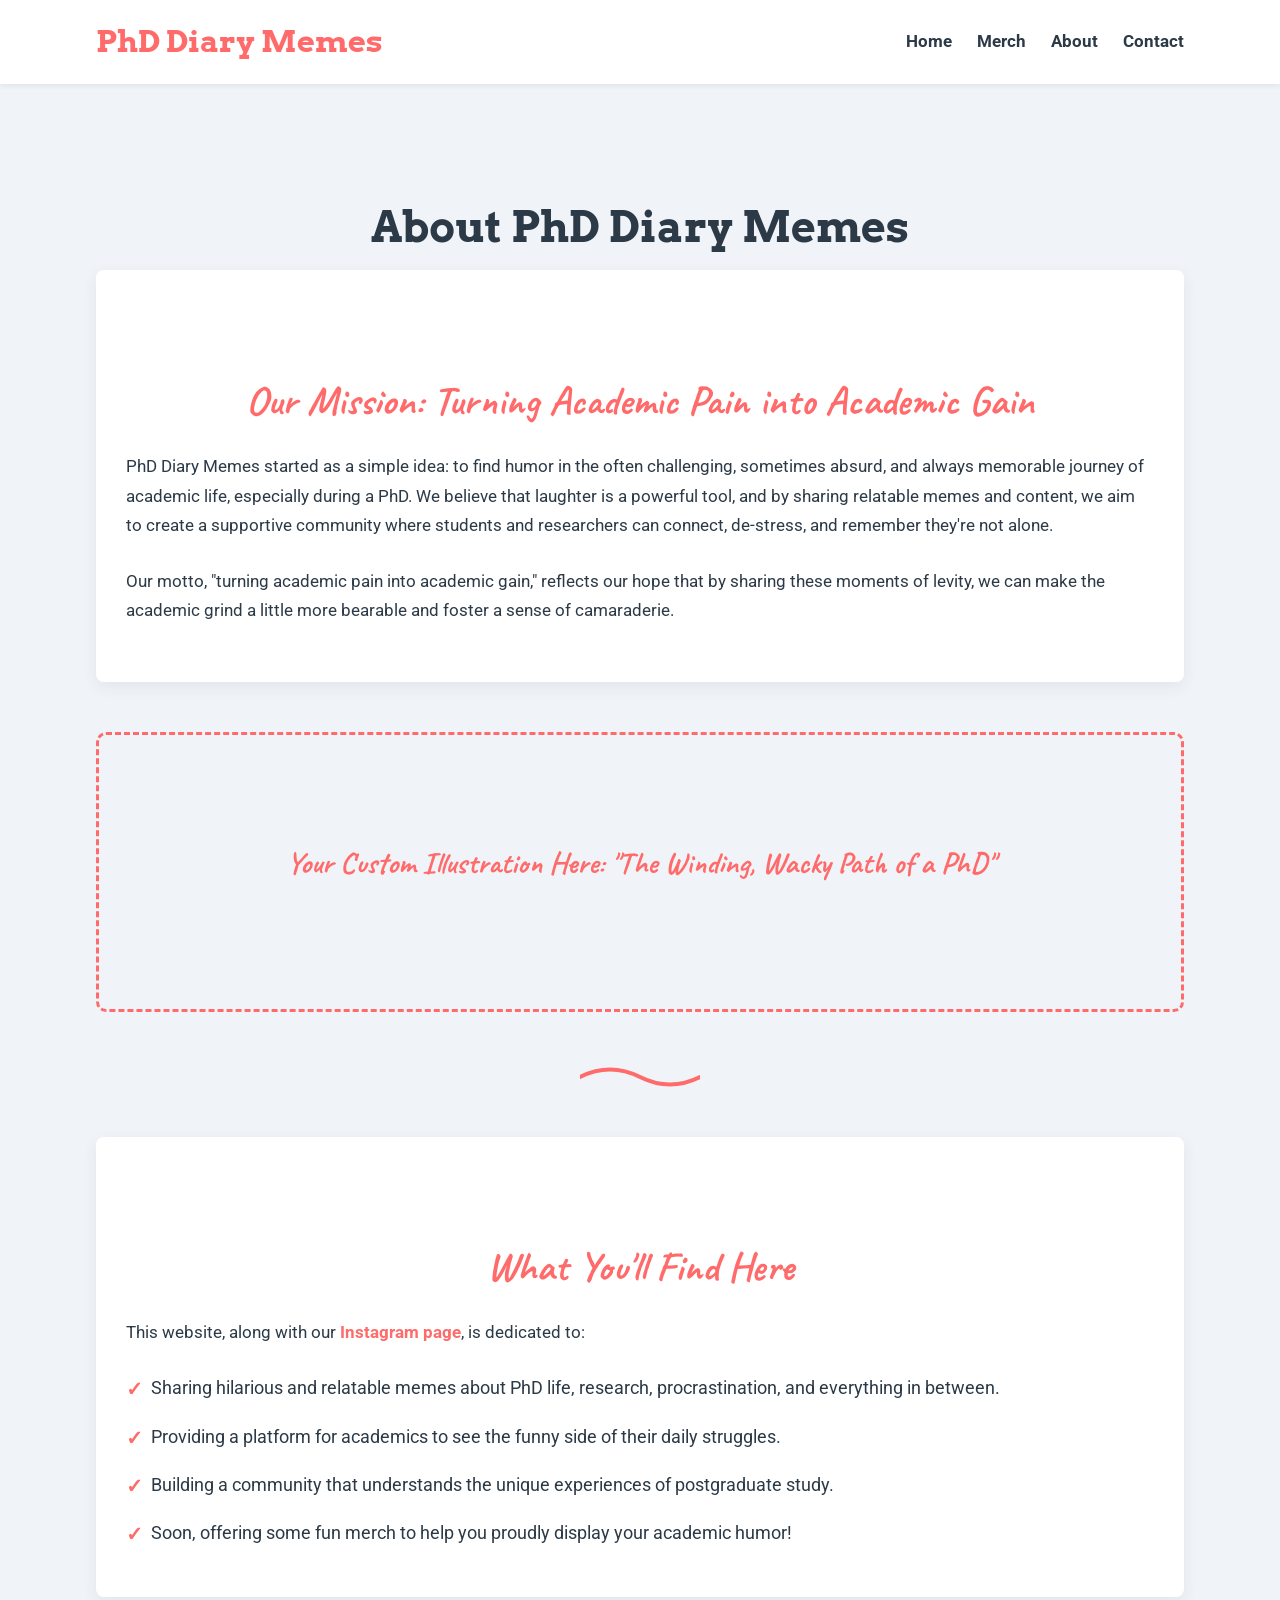
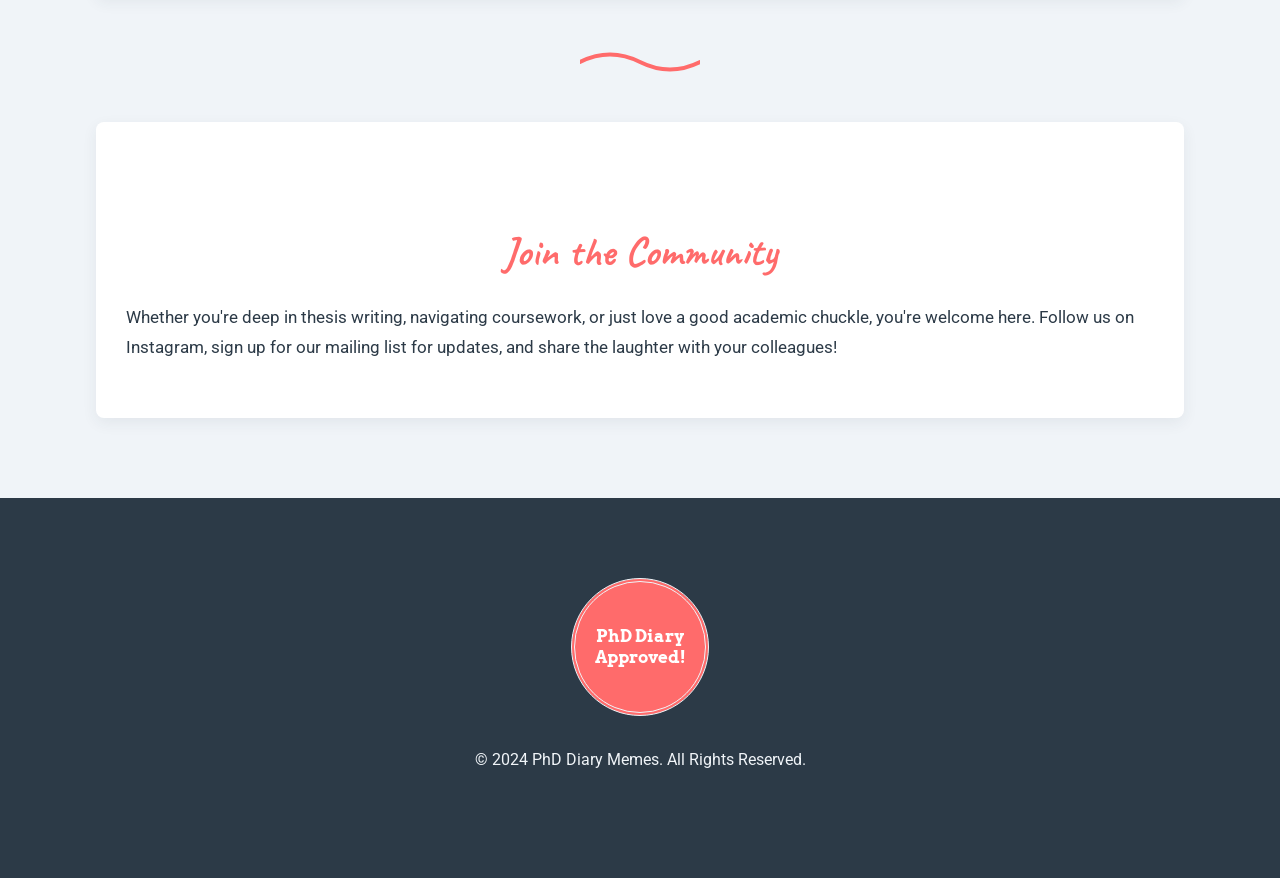
==== commit a87b8778: "feat: Implement "Revolutionary Design" with advanced visuals and UX This commit culminates the "Revo" ====
--- a/phd-diary-memes-website/about.html
+++ b/phd-diary-memes-website/about.html
@@ -9,7 +9,7 @@
     <link rel="apple-touch-icon" href="apple-touch-icon.png">
     <link rel="preconnect" href="https://fonts.googleapis.com">
     <link rel="preconnect" href="https://fonts.gstatic.com" crossorigin>
-    <link href="https://fonts.googleapis.com/css2?family=Arvo:wght@700&family=Roboto:wght@400;700&display=swap" rel="stylesheet">
+    <link href="https://fonts.googleapis.com/css2?family=Arvo:wght@700&family=Caveat:wght@400;700&family=Roboto:wght@400;700&display=swap" rel="stylesheet">
     <link rel="stylesheet" href="css/style.css">
 </head>
 <body>
@@ -36,6 +36,13 @@
             <p>Our motto, "turning academic pain into academic gain," reflects our hope that by sharing these moments of levity, we can make the academic grind a little more bearable and foster a sense of camaraderie.</p>
         </section>
 
+        <div class="illustration-placeholder-journey animated-section">
+            <p>Your Custom Illustration Here: "The Winding, Wacky Path of a PhD"</p>
+            <!-- TODO: Replace this div with a custom SVG or image representing the PhD journey -->
+        </div>
+
+        <div class="squiggle-divider animated-section"></div>
+
         <section id="what-we-do" class="about-content animated-section">
             <h3>What You'll Find Here</h3>
             <p>This website, along with our <a href="https_instagram_com_phddiarymemes" target="_blank">Instagram page</a>, is dedicated to:</p>
@@ -47,14 +54,21 @@
             </ul>
         </section>
 
+        <div class="squiggle-divider animated-section"></div> 
+
         <section id="join-us" class="about-content animated-section">
             <h3>Join the Community</h3>
             <p>Whether you're deep in thesis writing, navigating coursework, or just love a good academic chuckle, you're welcome here. Follow us on Instagram, sign up for our mailing list for updates, and share the laughter with your colleagues!</p>
         </section>
+        <!-- Removed the incorrectly placed squiggle from here -->
     </main>
 
     <footer>
         <div class="container">
+            <div class="footer-badge-placeholder">
+                <span>PhD Diary Approved!</span>
+                <!-- TODO: Replace with a custom "Officially Funny" or "Academic Pain Tested" badge/stamp graphic -->
+            </div>
             <p>&copy; 2024 PhD Diary Memes. All Rights Reserved.</p>
         </div>
     </footer>
--- a/phd-diary-memes-website/css/style.css
+++ b/phd-diary-memes-website/css/style.css
@@ -10,9 +10,13 @@
 
     --phd-font-heading: 'Arvo', serif;
     --phd-font-body: 'Roboto', sans-serif;
+    --phd-font-handwritten: 'Caveat', cursive; 
 }
 
 body {
+    opacity: 0; /* Initially hidden to prevent FOUC with animation */
+    animation: fadeInPage 0.6s ease-out forwards;
+    animation-delay: 0.1s; /* Short delay */
     font-family: var(--phd-font-body);
     font-weight: 400;
     line-height: 1.75;
@@ -94,17 +98,25 @@
     margin-bottom: 1em;
 }
 h1 { font-size: 2.8em; }
-h2 { font-size: 2.2em; } /* Default h2 size */
-h3 { font-size: 1.8em; } /* Default h3 size */
+h2 { font-size: 2.2em; } 
+h3 { font-size: 1.8em; } 
 
 p {
     margin-bottom: 1.5em;
     color: var(--phd-text-secondary);
 }
 
-section p, .container p, .container li {
-    color: var(--phd-text-primary);
-}
+section p, .container p, .container li { /* This rule ensures p inside sections get primary text color */
+    color: var(--phd-text-primary);
+}
+/* Paragraphs directly under .notecard or .merch-item should use their specific p styles if defined */
+.notecard p, .merch-item p, .meme-item p, #hero p.hero-subtitle {
+    color: var(--phd-text-secondary); /* Explicitly set these to secondary if that's the design */
+}
+#hero p.hero-subtitle { /* Hero subtitle is special, light on dark gradient */
+    color: rgba(255, 255, 255, 0.9);
+}
+
 
 a {
     color: var(--phd-accent-primary);
@@ -145,144 +157,345 @@
     box-shadow: 0 2px 4px rgba(0,0,0,0.1);
 }
 
-/* SECTION STYLING (HOMEPAGE, MERCH INTRO, ABOUT/CONTACT SECTIONS) */
+.btn-secondary-custom { 
+    background-color: transparent;
+    color: var(--phd-accent-primary);
+    border: 2px solid var(--phd-accent-primary);
+    padding: 10px 25px; 
+}
+.btn-secondary-custom:hover, .btn-secondary-custom:focus {
+    background-color: var(--phd-accent-primary);
+    color: #ffffff;
+    border-color: var(--phd-accent-primary);
+}
+
+
+/* HERO SECTION STYLES */
 #hero {
-    background-color: var(--phd-highlight-bg);
-    padding: 80px 20px;
-    text-align: center;
-    border-bottom: 1px solid var(--phd-border-color);
-    margin-bottom: 40px;
-    border-radius: 0; /* Full width band, no radius */
-}
+    min-height: 95vh;
+    display: flex;
+    flex-direction: column;
+    justify-content: center;
+    align-items: center;
+    padding: 30px 20px;
+    background: linear-gradient(-45deg, var(--phd-accent-primary), var(--phd-accent-secondary), #6A82FB, var(--phd-bg-primary));
+    background-size: 300% 300%;
+    animation: heroGradient 20s ease infinite;
+    overflow: hidden;
+    position: relative;
+    text-align: center;
+    border-bottom: none; 
+    border-radius: 0; 
+    margin-bottom: 0; 
+}
+
+@keyframes heroGradient {
+    0% { background-position: 0% 50%; }
+    50% { background-position: 100% 50%; }
+    100% { background-position: 0% 50%; }
+}
+
+.hero-content {
+   max-width: 900px;
+}
+
 #hero h2 {
-    font-size: 3em;
-    color: var(--phd-text-primary);
-    margin-bottom: 0.7em;
-}
-#hero p {
-    font-size: 1.15em;
-    color: var(--phd-text-secondary);
-    max-width: 700px;
-    margin-left: auto;
-    margin-right: auto;
-    margin-bottom: 0;
-}
-.hero-highlight {
-    color: var(--phd-accent-primary);
-}
-
-#featured-memes {
-    background-color: var(--phd-bg-content);
-    padding: 60px 20px;
-    margin-bottom: 40px;
-    text-align: center;
-    border-radius: 8px; /* Rounded corners for this content block */
-    box-shadow: 0 5px 15px rgba(44, 58, 71, 0.07);
-}
-#featured-memes h3 {
-    font-size: 2.2em;
-    color: var(--phd-text-primary);
-    text-align: center;
-    margin-bottom: 40px;
-}
-
-.meme-gallery {
-    display: flex;
-    justify-content: space-around;
-    flex-wrap: wrap;
-    gap: 20px;
-}
-.meme-item {
-    background-color: var(--phd-bg-content);
-    border: 1px solid var(--phd-border-color);
-    border-radius: 6px;
-    padding: 20px;
-    box-shadow: 0 5px 15px rgba(44, 58, 71, 0.08);
-    transition: transform 0.3s ease, box-shadow 0.3s ease, border-color 0.3s ease;
-    width: calc((100% - 2 * 20px) / 3); /* 3 columns with 20px gap */
-    box-sizing: border-box;
-}
-.meme-item:hover {
-    transform: translateY(-6px);
-    box-shadow: 0 8px 20px rgba(44, 58, 71, 0.12);
-    border-color: var(--phd-accent-primary);
-}
-.meme-item img {
-    max-width: 100%;
-    height: auto;
-    border-radius: 6px;
-    border: 1px solid var(--phd-border-color);
-    min-height: 150px;
-    background-color: var(--phd-bg-primary);
-}
-.meme-item p {
+    font-family: var(--phd-font-heading);
+    font-size: 3.8em;
+    font-weight: 700;
+    color: var(--phd-bg-content);
+    text-shadow: 2px 2px 6px rgba(0, 0, 0, 0.35);
+    line-height: 1.2;
+    margin-top: 0; 
+    margin-bottom: 25px;
+}
+
+#hero h2 .h-word {
+    display: inline-block;
+    opacity: 0;
+    transform: translateY(40px) rotateX(-30deg);
+    transform-origin: bottom;
+    animation: revealWord 0.6s cubic-bezier(0.215, 0.610, 0.355, 1.000) forwards;
+}
+
+@keyframes revealWord {
+    0% { opacity: 0; transform: translateY(40px) rotateX(-30deg); }
+    100% { opacity: 1; transform: translateY(0) rotateX(0deg); }
+}
+
+.hero-highlight { 
+     color: #FFD1D1; 
+}
+
+#hero p.hero-subtitle { 
     font-family: var(--phd-font-body);
-    color: var(--phd-text-secondary);
-    font-size: 0.9em;
-    margin-top: 15px;
-    line-height: 1.5;
-}
-
-#email-signup {
-    background-color: var(--phd-highlight-bg);
-    padding: 50px 20px;
-    border-top: 2px solid var(--phd-accent-primary);
-    border-bottom: 2px solid var(--phd-accent-primary);
-    text-align: center;
-    margin-top: 40px;
-    margin-bottom: 40px; /* Added for spacing from footer */
-    border-radius: 0; /* Full-width band */
-}
-#email-signup h3 {
-    font-size: 2em;
-    color: var(--phd-text-primary);
-    margin-bottom: 15px;
-}
-#email-signup p {
-    font-size: 1.1em;
-    color: var(--phd-text-secondary);
-    max-width: 650px;
+    font-size: 1.25em;
+    color: rgba(255, 255, 255, 0.9);
+    text-shadow: 1px 1px 3px rgba(0,0,0,0.2);
+    max-width: 720px;
     margin-left: auto;
     margin-right: auto;
     margin-bottom: 30px;
     line-height: 1.7;
-}
-form#signup-form {
+    opacity: 0;
+    animation: fadeInHeroP 1s ease forwards 1s; 
+}
+
+@keyframes fadeInHeroP { 
+    to { opacity: 1; }
+}
+
+.hero-svg-placeholder {
+    width: 70px;
+    height: 70px;
+    background-color: rgba(255, 255, 255, 0.15);
+    border: 2px dashed rgba(255, 255, 255, 0.4);
+    border-radius: 50%;
+    margin: 20px auto 30px auto;
     display: flex;
     justify-content: center;
-    align-items: stretch;
-    flex-wrap: wrap;
-    gap: 15px;
-    margin-top: 20px;
-}
-#email-signup input[type="email"] {
+    align-items: center;
+    animation-name: pulsePlaceholder, rotatePlaceholder, fadeInHeroP; 
+    animation-duration: 2.5s, 20s, 1s;
+    animation-iteration-count: infinite, infinite, 1; 
+    animation-timing-function: ease-in-out, linear, ease;
+    animation-delay: 0s, 0s, 1.5s; 
+    animation-fill-mode: forwards; 
+    opacity:0; 
+    padding: 5px; 
+    box-sizing: border-box; 
+}
+.hero-svg-placeholder::before { 
+    content: 'Brain Spark!'; 
+    font-family: var(--phd-font-handwritten); 
+    font-size: 1em; 
+    font-weight: 700;
+    line-height: 1.2;
+    color: rgba(255,255,255,0.85);
+    text-align: center;
+    padding: 5px;
+}
+@keyframes pulsePlaceholder {
+    0%, 100% { transform: scale(1); box-shadow: 0 0 10px rgba(255,255,255,0.1); }
+    50% { transform: scale(1.08); box-shadow: 0 0 20px rgba(255,255,255,0.3); }
+}
+@keyframes rotatePlaceholder {
+   from { transform: rotate(0deg); } to { transform: rotate(360deg); }
+}
+
+.btn-hero-cta { 
+    padding: 16px 35px;
+    font-size: 1.1em;
     background-color: var(--phd-bg-content);
+    color: var(--phd-accent-primary);
+    opacity:0;
+    animation: fadeInHeroP 1s ease forwards 1.8s; 
+}
+.btn-hero-cta:hover, .btn-hero-cta:focus {
+    background-color: var(--phd-highlight-bg);
+    color: var(--phd-text-primary);
+}
+
+/* FEATURED MEMES - POLAROID STYLE */
+#featured-memes {
+    background-color: var(--phd-bg-primary); 
+    padding: 60px 0; 
+    margin-bottom: 40px; 
+    text-align: center; 
+    border-radius: 0; 
+    box-shadow: none; 
+}
+#featured-memes h3 {
+    font-family: var(--phd-font-heading);
+    font-size: 2.5em;
+    text-align: center;
+    margin-bottom: 30px;
+    color: var(--phd-text-primary);
+}
+
+.polaroid-scroll-container {
+    overflow-x: auto;
+    overflow-y: hidden;
+    white-space: nowrap;
+    padding: 20px 0 30px 0;
+    scrollbar-width: thin; 
+    scrollbar-color: var(--phd-accent-primary) var(--phd-bg-primary); 
+}
+.polaroid-scroll-container::-webkit-scrollbar {
+    height: 8px;
+}
+.polaroid-scroll-container::-webkit-scrollbar-track {
+    background: var(--phd-bg-primary);
+    border-radius: 4px;
+}
+.polaroid-scroll-container::-webkit-scrollbar-thumb {
+    background: var(--phd-accent-primary);
+    border-radius: 4px;
+}
+.polaroid-scroll-container::-webkit-scrollbar-thumb:hover {
+    background: var(--phd-accent-secondary);
+}
+
+.meme-gallery.polaroid-style {
+    display: inline-flex; 
+    gap: 35px;
+    padding: 10px 30px; 
+}
+
+.meme-item { 
+    background-color: var(--phd-bg-content); 
+    border: 1px solid #ddd; 
+    padding: 15px 15px 20px 15px; 
+    box-shadow: 3px 3px 10px rgba(0,0,0,0.1); 
+    border-radius: 4px;
+    width: 260px; 
+    display: inline-block; 
+    vertical-align: top;
+    transition: transform 0.3s cubic-bezier(0.25, 0.8, 0.25, 1), box-shadow 0.3s cubic-bezier(0.25, 0.8, 0.25, 1);
+}
+.meme-item:hover {
+    transform: rotate(0deg) scale(1.08) !important; 
+    z-index: 10;
+    box-shadow: 6px 6px 20px rgba(0,0,0,0.18);
+}
+.meme-item img {
+    width: 100%; 
+    display: block;
+    border: 1px solid #eee; 
+    margin-bottom: 15px;
+    min-height: 180px; 
+    background-color: var(--phd-bg-primary); 
+    border-radius: 0; 
+}
+.meme-item p { 
+    font-family: var(--phd-font-handwritten); 
+    font-size: 1.3em; 
+    font-weight: 700; 
+    color: var(--phd-text-primary);
+    text-align: center;
+    line-height: 1.3;
+    margin-top: 0; 
+    margin-bottom: 0; 
+}
+
+/* EMAIL SIGNUP - NOTECARD STYLE */
+#email-signup {
+    background-color: transparent; 
+    padding: 80px 20px; 
+    display: flex;
+    justify-content: center;
+    align-items: center;
+    border-top: none; 
+    border-bottom: none; 
+    border-radius: 0; 
+    margin-top: 40px; 
+    margin-bottom: 40px; 
+}
+
+.notecard {
+    background-color: var(--phd-highlight-bg); 
+    border: 1px solid #EADCB1; 
+    padding: 35px 40px 40px 40px; 
+    box-shadow: 6px 6px 25px rgba(0,0,0,0.15); 
+    border-radius: 5px; 
+    max-width: 500px; 
+    width: 100%; 
+    text-align: center;
+    position: relative; 
+    transform: rotate(-1.8deg); 
+    transition: transform 0.3s ease;
+}
+.notecard:hover {
+   transform: rotate(0deg) scale(1.02); 
+}
+
+.notecard h3 {
+    font-family: var(--phd-font-handwritten); 
+    font-size: 2.8em; 
+    font-weight: 700;
+    color: var(--phd-text-primary);
+    margin-top: 0; 
+    margin-bottom: 10px;
+    line-height: 1.2;
+}
+
+.notecard p {
+    font-family: var(--phd-font-body); 
+    font-size: 1.05em;
+    color: var(--phd-text-secondary);
+    margin-bottom: 30px;
+    line-height: 1.65;
+}
+
+.notecard form#signup-form {
+    display: flex;
+    flex-direction: column; 
+    gap: 18px; 
+    margin-top: 0; 
+}
+
+.notecard input[type="email"] {
+    background-color: var(--phd-bg-content); 
     border: 1px solid var(--phd-border-color);
-    border-radius: 6px;
-    padding: 12px 15px;
+    border-radius: 5px; 
+    padding: 14px 18px; 
     font-family: var(--phd-font-body);
     font-size: 1em;
-    min-width: 280px;
-    flex-grow: 1;
+    width: 100%;
     box-sizing: border-box;
-    color: var(--phd-text-primary);
-}
-#email-signup input[type="email"]::placeholder {
-    color: var(--phd-text-secondary);
-    opacity: 0.8;
-}
-#email-signup .btn {
-   flex-shrink: 0;
-}
+    text-align:center; 
+    min-width: auto; 
+    margin-right: 0; 
+}
+.notecard input[type="email"]::placeholder {
+   color: var(--phd-text-secondary);
+   opacity: 0.8;
+}
+
+.btn-notecard { 
+    padding: 14px 25px; 
+    font-size: 1.05em; 
+    width: auto; 
+    align-self: center; 
+}
+
+.paperclip {
+    position: absolute;
+    top: -20px; 
+    left: 25px; 
+    width: 30px; 
+    height: 85px; 
+    border: 4px solid #B0B0B0; 
+    border-radius: 15px 15px 15px 15px / 10px 10px 10px 10px; 
+    transform: rotate(-30deg);
+    border-left-color: transparent;
+    border-bottom-color: transparent;
+    box-sizing: border-box;
+    z-index: 1; 
+}
+.paperclip::before {
+    content: '';
+    position: absolute;
+    top: 12px; 
+    left: -19px; 
+    width: 22px; 
+    height: 50px; 
+    border: 4px solid #B0B0B0;
+    border-radius: 12px 12px 12px 12px / 8px 8px 8px 8px;
+    border-right-color: transparent;
+    border-top-color: transparent;
+    box-sizing: border-box;
+}
+
 
 /* MERCH PAGE INTRO & PRODUCT STYLING */
-main.container > h2.page-title { /* Specific class for main page titles if needed */
+main.container > h2 { /* Page Title for Merch, About, Contact */
     text-align: center;
     margin-bottom: 15px;
     font-size: 2.5em;
     color: var(--phd-text-primary);
 }
-main.container > p.page-intro { /* Specific class for intro paragraphs */
+main.container > p:first-of-type { /* Intro paragraph for Merch page */
     text-align: center;
     color: var(--phd-text-secondary);
     max-width: 700px;
@@ -307,7 +520,7 @@
     padding: 25px;
     box-shadow: 0 5px 15px rgba(44, 58, 71, 0.08);
     transition: transform 0.3s ease, box-shadow 0.3s ease, border-color 0.3s ease;
-    width: calc((100% - 2 * 20px) / 3); /* 3 columns with 20px gap */
+    width: calc((100% - 2 * 20px) / 3);
     box-sizing: border-box;
     text-align: center;
 }
@@ -315,14 +528,21 @@
     transform: translateY(-6px);
     box-shadow: 0 8px 20px rgba(44, 58, 71, 0.12);
     border-color: var(--phd-accent-primary);
+}
+.merch-item:hover img {
+    transform: scale(1.04); 
+}
+.merch-item:hover .btn {
+    transform: translateY(-3px) scale(1.03); 
 }
 .merch-item img {
     max-width: 100%;
     height: auto;
     border-radius: 6px;
     margin-bottom: 20px;
-    background-color: #eee; /* Placeholder bg */
+    background-color: #eee;
     min-height: 200px;
+    transition: transform 0.3s ease; 
 }
 .merch-item h3 {
     font-family: var(--phd-font-heading);
@@ -341,7 +561,7 @@
 
 /* ABOUT & CONTACT PAGE STYLING */
 .about-content,
-.contact-content {
+.contact-content { /* These are classes on the <section> elements themselves */
     background-color: var(--phd-bg-content);
     padding: 30px;
     border-radius: 8px;
@@ -353,19 +573,15 @@
     margin-bottom: 0;
 }
 
-/* Titles for About/Contact pages (if using general h2) */
-main.container > h2 { /* Applies to Merch title too if not more specific */
-    font-size: 2.5em;
-    text-align: center;
-    margin-bottom: 40px;
-    color: var(--phd-text-primary);
-}
-
-.about-content h3,
+/* Section Subheadings (h3 within the .about-content and .contact-content sections) */
+.about-content h3, 
 .contact-content h3 {
-    font-size: 1.8em;
+    font-family: var(--phd-font-handwritten); 
+    font-size: 2.4em; 
+    line-height: 1.3;
     color: var(--phd-accent-primary);
-    margin-bottom: 20px;
+    margin-bottom: 25px; 
+    text-align: center;
 }
 
 #what-we-do ul {
@@ -397,8 +613,48 @@
     text-align: center;
     margin-top: 5px;
 }
-#contact-info p a { /* Email link on contact page */
-   font-size: 1.1em;
+#contact-info p a[href^="mailto:"] { /* Enhanced email link */
+    font-size: 1.25em; 
+    font-weight: 700; 
+    padding: 10px 18px; 
+    background-color: var(--phd-highlight-bg);
+    border-radius: 5px; 
+    border: 1px solid var(--phd-border-color);
+    text-decoration: none; 
+    color: var(--phd-accent-primary); 
+    display: inline-block; 
+    margin-top: 8px; 
+    transition: background-color 0.25s ease, color 0.25s ease, box-shadow 0.25s ease, transform 0.2s ease;
+}
+#contact-info p a[href^="mailto:"]:hover,
+#contact-info p a[href^="mailto:"]:focus {
+    background-color: var(--phd-accent-primary);
+    color: var(--phd-bg-content); 
+    text-decoration: none;
+    box-shadow: 0 3px 10px rgba(0,0,0,0.12);
+    transform: translateY(-2px);
+}
+
+.illustration-placeholder-journey {
+    width: 100%;
+    min-height: 280px; 
+    background-color: var(--phd-bg-primary);
+    border: 3px dashed var(--phd-accent-primary);
+    border-radius: 10px; 
+    display: flex;
+    justify-content: center;
+    align-items: center;
+    text-align: center;
+    margin: 50px auto; 
+    padding: 20px;
+    box-sizing: border-box;
+}
+.illustration-placeholder-journey p {
+    font-family: var(--phd-font-handwritten); 
+    font-size: 1.8em; 
+    font-weight: 700;
+    color: var(--phd-accent-primary);
+    max-width: 80%; 
 }
 
 /* FOOTER STYLES */
@@ -409,10 +665,35 @@
     text-align: center;
     margin-top: 40px;
 }
-footer p {
-    color: var(--phd-bg-primary);
-    margin: 0;
-    font-size: 0.95em;
+.footer-badge-placeholder {
+    width: 130px; 
+    height: 130px;
+    border: 4px double var(--phd-bg-primary); 
+    border-radius: 50%;
+    display: flex;
+    justify-content: center;
+    align-items: center;
+    text-align: center;
+    margin: 0 auto 30px auto; 
+    background-color: var(--phd-accent-primary); 
+    transition: transform 0.3s ease, box-shadow 0.3s ease;
+}
+.footer-badge-placeholder:hover {
+   transform: scale(1.05) rotate(-5deg); 
+   box-shadow: 0 4px 15px rgba(0,0,0,0.2);
+}
+.footer-badge-placeholder span {
+    font-family: var(--phd-font-heading); 
+    color: var(--phd-bg-content); 
+    font-size: 1em; 
+    font-weight: 700;
+    line-height: 1.25;
+    padding: 10px; 
+}
+footer .container > p { 
+   margin-top: 0; 
+   color: var(--phd-bg-primary);
+   font-size: 0.95em;
 }
 footer a {
     color: var(--phd-accent-primary);
@@ -454,10 +735,49 @@
     background: var(--phd-text-primary);
 }
 
+@keyframes fadeInPage {
+    from { opacity: 0; transform: translateY(15px); }
+    to { opacity: 1; transform: translateY(0); }
+}
+
+body.body-fade-out {
+    opacity: 0 !important; 
+    transform: translateY(15px);
+    transition: opacity 0.35s ease-in, transform 0.35s ease-in; 
+}
+
+.squiggle-divider {
+    width: 120px; 
+    height: 25px; 
+    margin: 50px auto; 
+    position: relative;
+    background-image: url("data:image/svg+xml,%3Csvg xmlns='http://www.w3.org/2000/svg' viewBox='0 0 120 25'%3E%3Cpath d='M0,15 Q30,0 60,15 T120,15' fill='none' stroke='%23FF6B6B' stroke-width='4' stroke-linecap='round'/%3E%3C/svg%3E");
+    background-repeat: no-repeat;
+    background-position: center;
+    background-size: contain;
+}
+
+/* General Focus States for Accessibility */
+a:focus-visible,
+.btn:focus-visible,
+input[type="email"]:focus-visible,
+.polaroid-style .meme-item:focus-visible, /* If items can receive focus */
+select:focus-visible, /* If any select elements were added */
+textarea:focus-visible { /* If any textareas were added */
+    outline: 3px solid var(--phd-accent-secondary); /* Prominent color from palette */
+    outline-offset: 2px;
+    box-shadow: 0 0 0 4px var(--phd-bg-content); /* Helps outline stand out */
+}
+nav ul li a:focus-visible {
+   outline: 2px solid var(--phd-accent-secondary);
+   outline-offset: 4px; 
+}
+
+
 /* RESPONSIVE DESIGN ADJUSTMENTS */
 @media (max-width: 992px) {
-    .meme-item, .merch-item {
-        width: calc((100% - 20px) / 2); /* 2 columns with 20px gap */
+    .meme-item, .merch-item { 
+        width: calc((100% - 20px) / 2);
     }
 }
 
@@ -483,37 +803,45 @@
     }
 
     h1 { font-size: 2.4em; }
-    h2 { font-size: 2em; } /* Default h2 at this breakpoint */
-    h3 { font-size: 1.6em; } /* Default h3 at this breakpoint */
+    h2 { font-size: 2em; } 
+    h3 { font-size: 1.6em; } 
     
-    #hero h2 { font-size: 2.5em; } /* Specific hero h2 adjustment */
-    main.container > h2 { font-size: 2.2em; } /* Page titles like on Merch/About/Contact */
-    .about-content h3, .contact-content h3, #email-signup h3, #featured-memes h3 { font-size: 1.7em; } /* Section titles */
-
-
-    .meme-gallery,
-    #merch-items {
+    #hero h2 { font-size: 2.8em; } 
+    #hero p.hero-subtitle { font-size: 1.1em; }
+    .btn-hero-cta { padding: 14px 30px; font-size: 1em; }
+
+    main.container > h2 { font-size: 2.2em; }
+    .about-content h3, .contact-content h3, #email-signup .notecard h3, #featured-memes h3 { font-size: 1.7em; }
+
+
+    .meme-gallery.polaroid-style { 
         flex-direction: column;
         align-items: center;
-    }
-
-    .meme-item,
-    .merch-item {
-        width: 85%; /* Stacked items take more width */
-        margin-bottom: 25px; /* Use margin as gap doesn't apply to column flex */
+        white-space: normal; 
+    }
+    .polaroid-scroll-container { 
+        overflow-x: hidden;
+    }
+    .meme-item, 
+    .merch-item { 
+        width: 85%; 
+        margin-bottom: 25px; 
     }
      .meme-item:last-child, .merch-item:last-child {
         margin-bottom: 0;
     }
 
-    #email-signup input[type="email"] {
-        width: calc(100% - 30px); /* Full width minus padding */
-        min-width: auto; /* Reset min-width */
+    #email-signup { 
+        padding: 50px 20px; 
+    }
+    .notecard input[type="email"] { 
+        width: 100%; 
+        min-width: auto;
         margin-right: 0;
-        margin-bottom:15px;
-    }
-    #email-signup .btn { /* Ensure button stacks nicely */
-        width: auto; /* Or 100% for full width button */
+        /* margin-bottom:15px; /* Gap handles this in flex column */
+    }
+    .notecard .btn { 
+        width: auto; 
     }
 }
 
@@ -531,26 +859,54 @@
     }
     
     h1 { font-size: 2em; }
-    h2 { font-size: 1.7em; } /* Default h2 */
-    h3 { font-size: 1.4em; } /* Default h3 */
-
-    #hero h2 { font-size: 2em; } /* Specific hero h2 adjustment */
-    main.container > h2 { font-size: 1.8em; } /* Page titles */
-    .about-content h3, .contact-content h3, #email-signup h3, #featured-memes h3 { font-size: 1.5em; } /* Section titles */
-
-
-    .meme-item,
-    .merch-item {
+    h2 { font-size: 1.7em; } 
+    h3 { font-size: 1.4em; } 
+
+    #hero { min-height: 85vh; padding: 20px 15px; }
+    #hero h2 { font-size: 2.2em; line-height: 1.3; }
+    #hero p.hero-subtitle { font-size: 1em; }
+    .hero-svg-placeholder { width: 60px; height: 60px; margin:15px auto 25px auto;}
+    .hero-svg-placeholder::before {font-size:1.5em;}
+
+    main.container > h2 { font-size: 1.8em; }
+    .about-content h3, .contact-content h3, #email-signup .notecard h3, #featured-memes h3 { font-size: 1.5em; }
+
+
+    .meme-item, 
+    .merch-item { 
         width: 95%;
     }
-    .container > main section, #featured-memes { /* Reduce padding for content sections on smallest screens */
+    .container > main section, #featured-memes {
         padding: 20px;
     }
-    #hero { padding: 60px 15px; }
-    #email-signup { padding: 40px 15px; }
-
-    #email-signup input[type="email"] {
-        width: 100%; /* Full width */
+    
+    #email-signup { 
+        padding: 50px 20px;
+    }
+    .notecard {
+        transform: rotate(0deg); 
+        padding: 25px 20px 30px 20px;
+        max-width: calc(100% - 20px); 
+    }
+    .notecard:hover {
+       transform: scale(1.01); 
+    }
+    .notecard h3 { font-size: 2.2em; } 
+    .notecard p { font-size: 1em; } 
+    .paperclip { 
+       top: -15px; left: 10px; transform: rotate(-30deg) scale(0.8);
+    }
+
+    #email-signup input[type="email"] { 
+        width: 100%;
         box-sizing: border-box;
     }
-}
+
+    /* Polaroid adjustments for very small screens */
+    .polaroid-style .meme-item {
+        transform: rotate(0deg) !important; /* Disable initial random tilt */
+    }
+    .polaroid-style .meme-item:hover {
+       transform: scale(1.05) !important; /* Keep hover scale but no rotation */
+    }
+}
